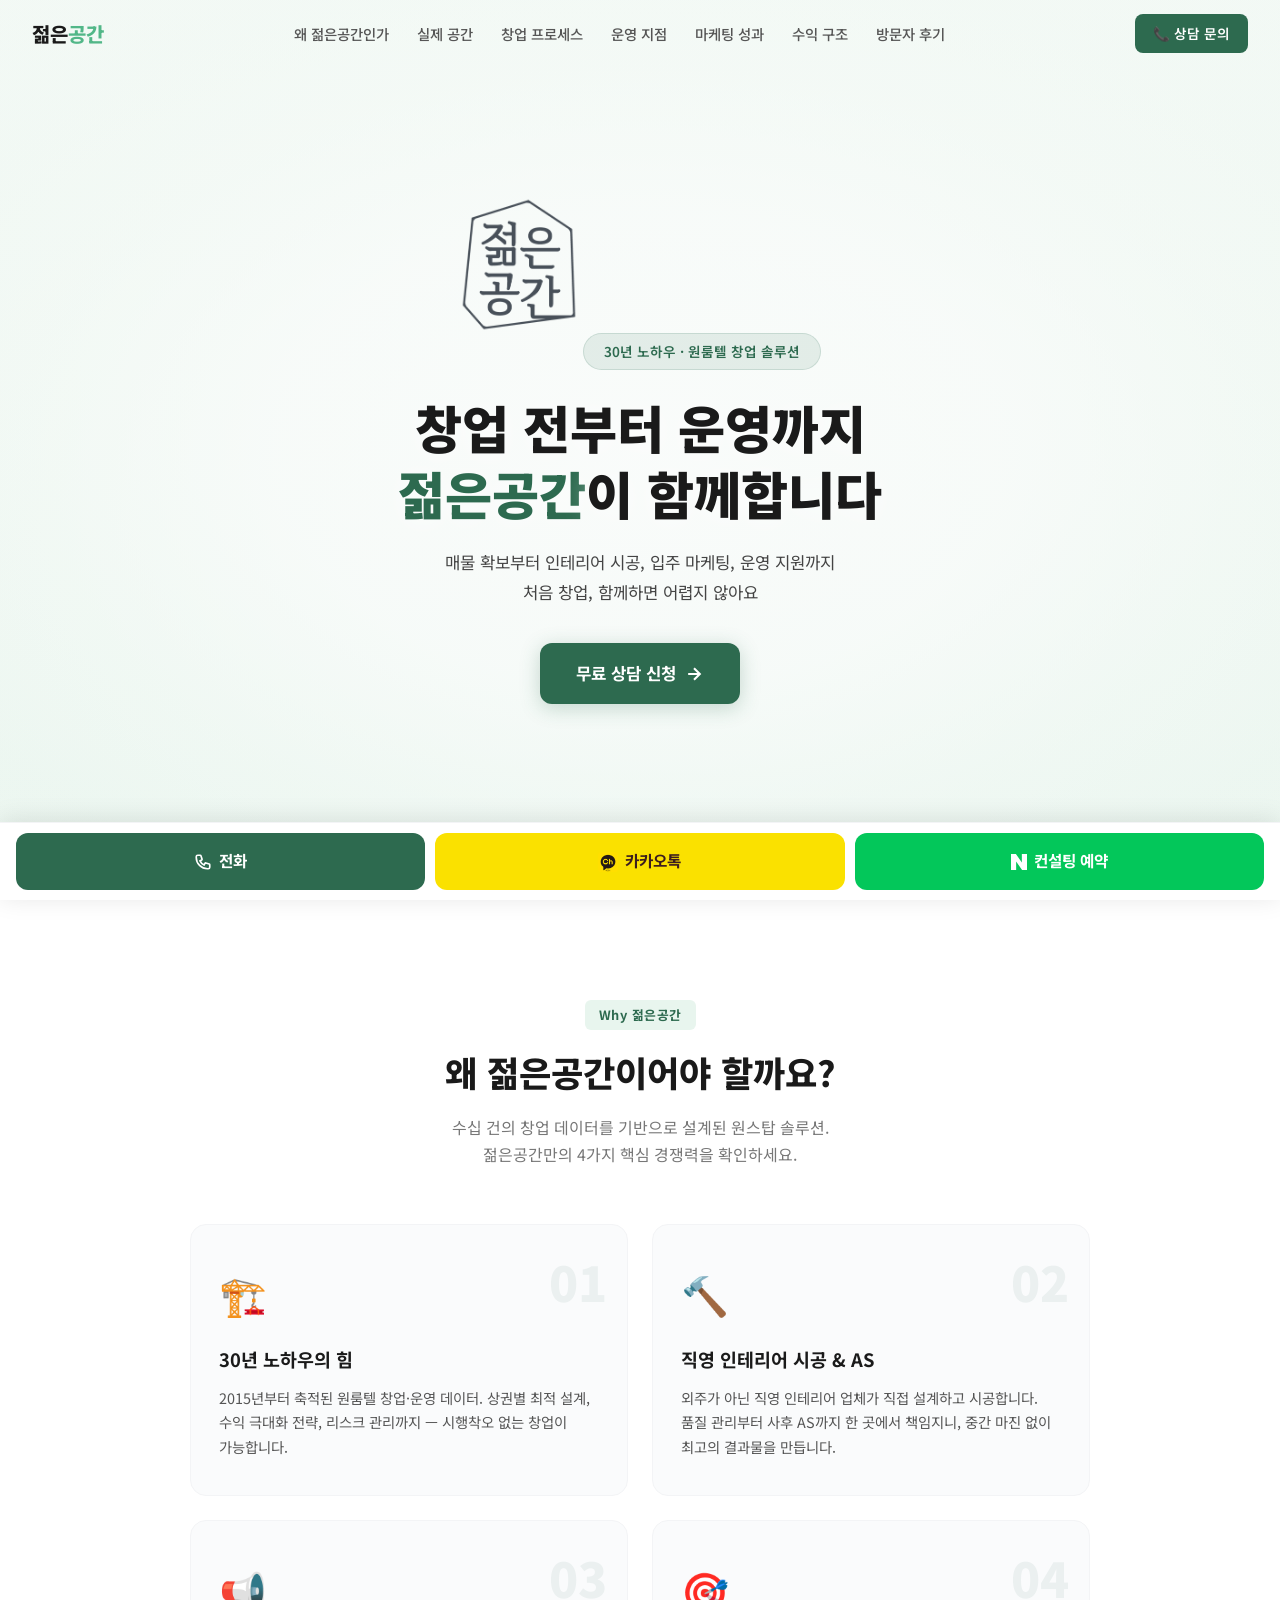
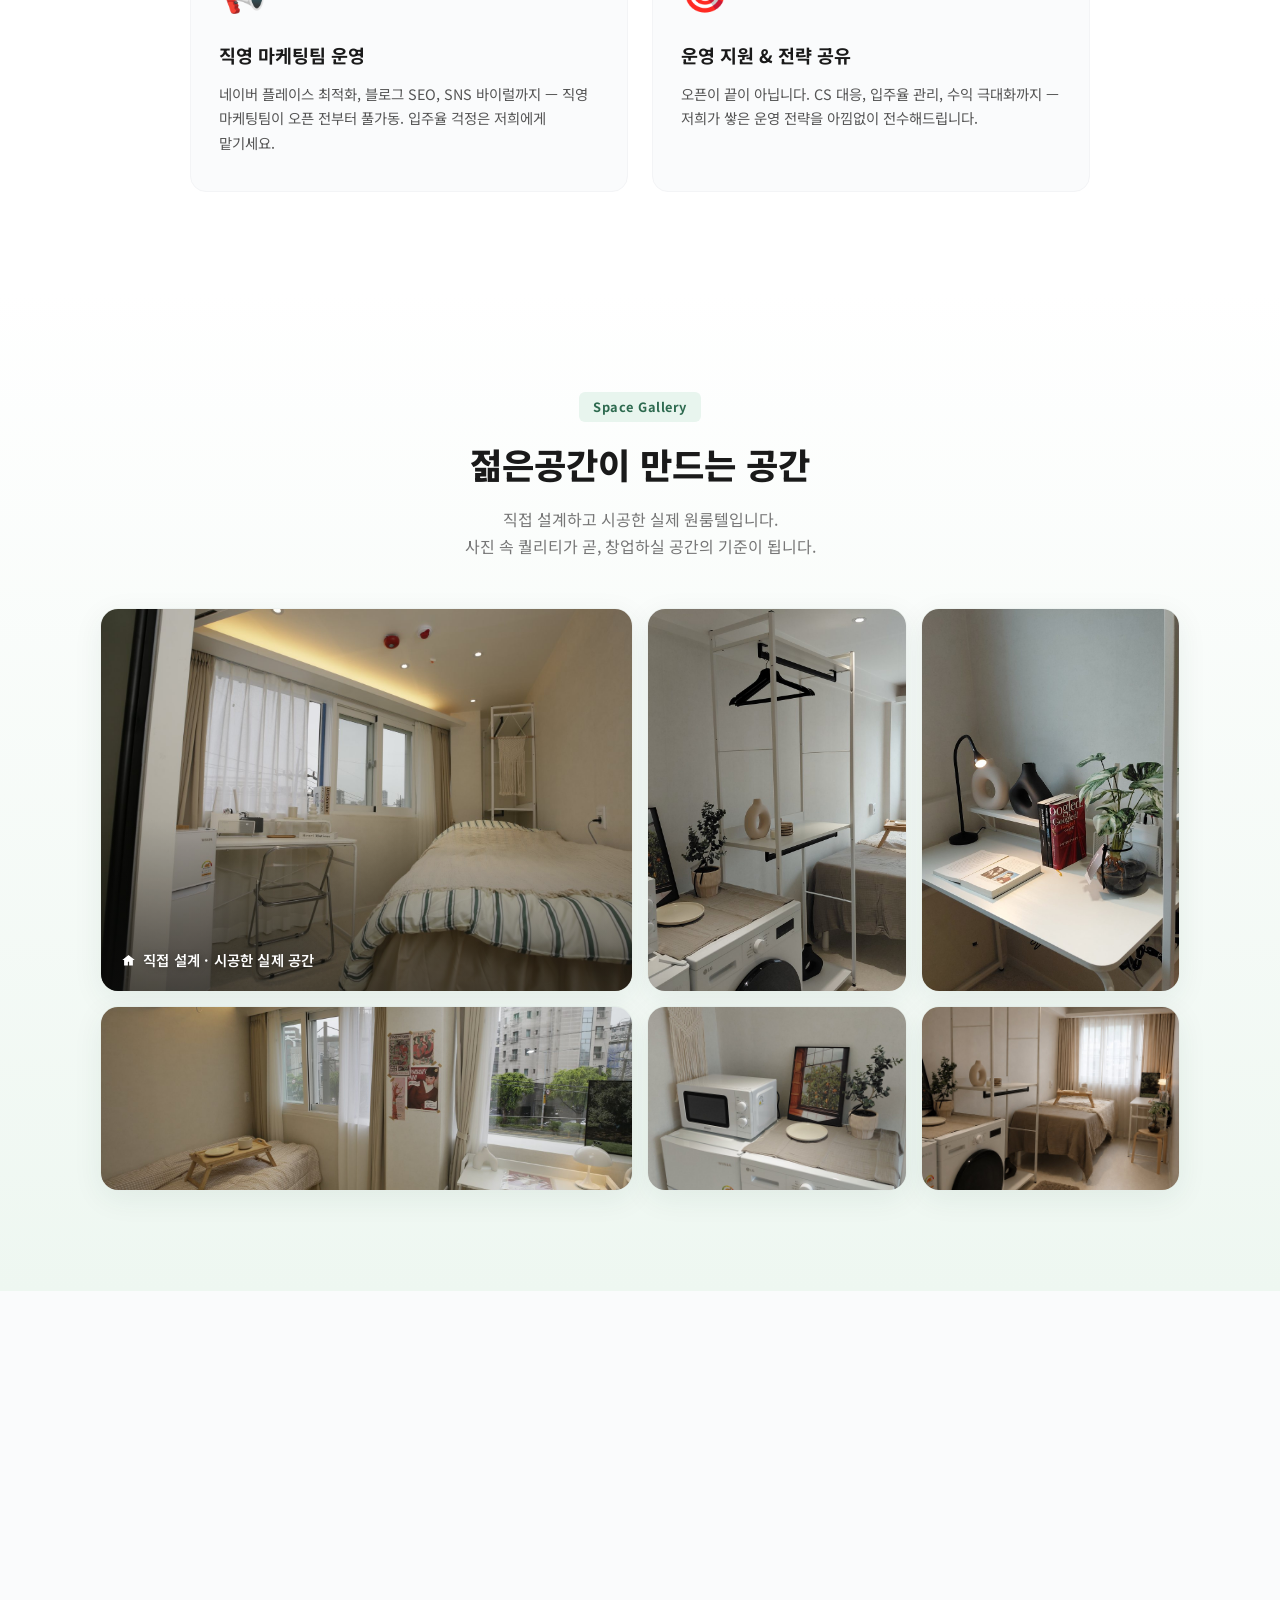
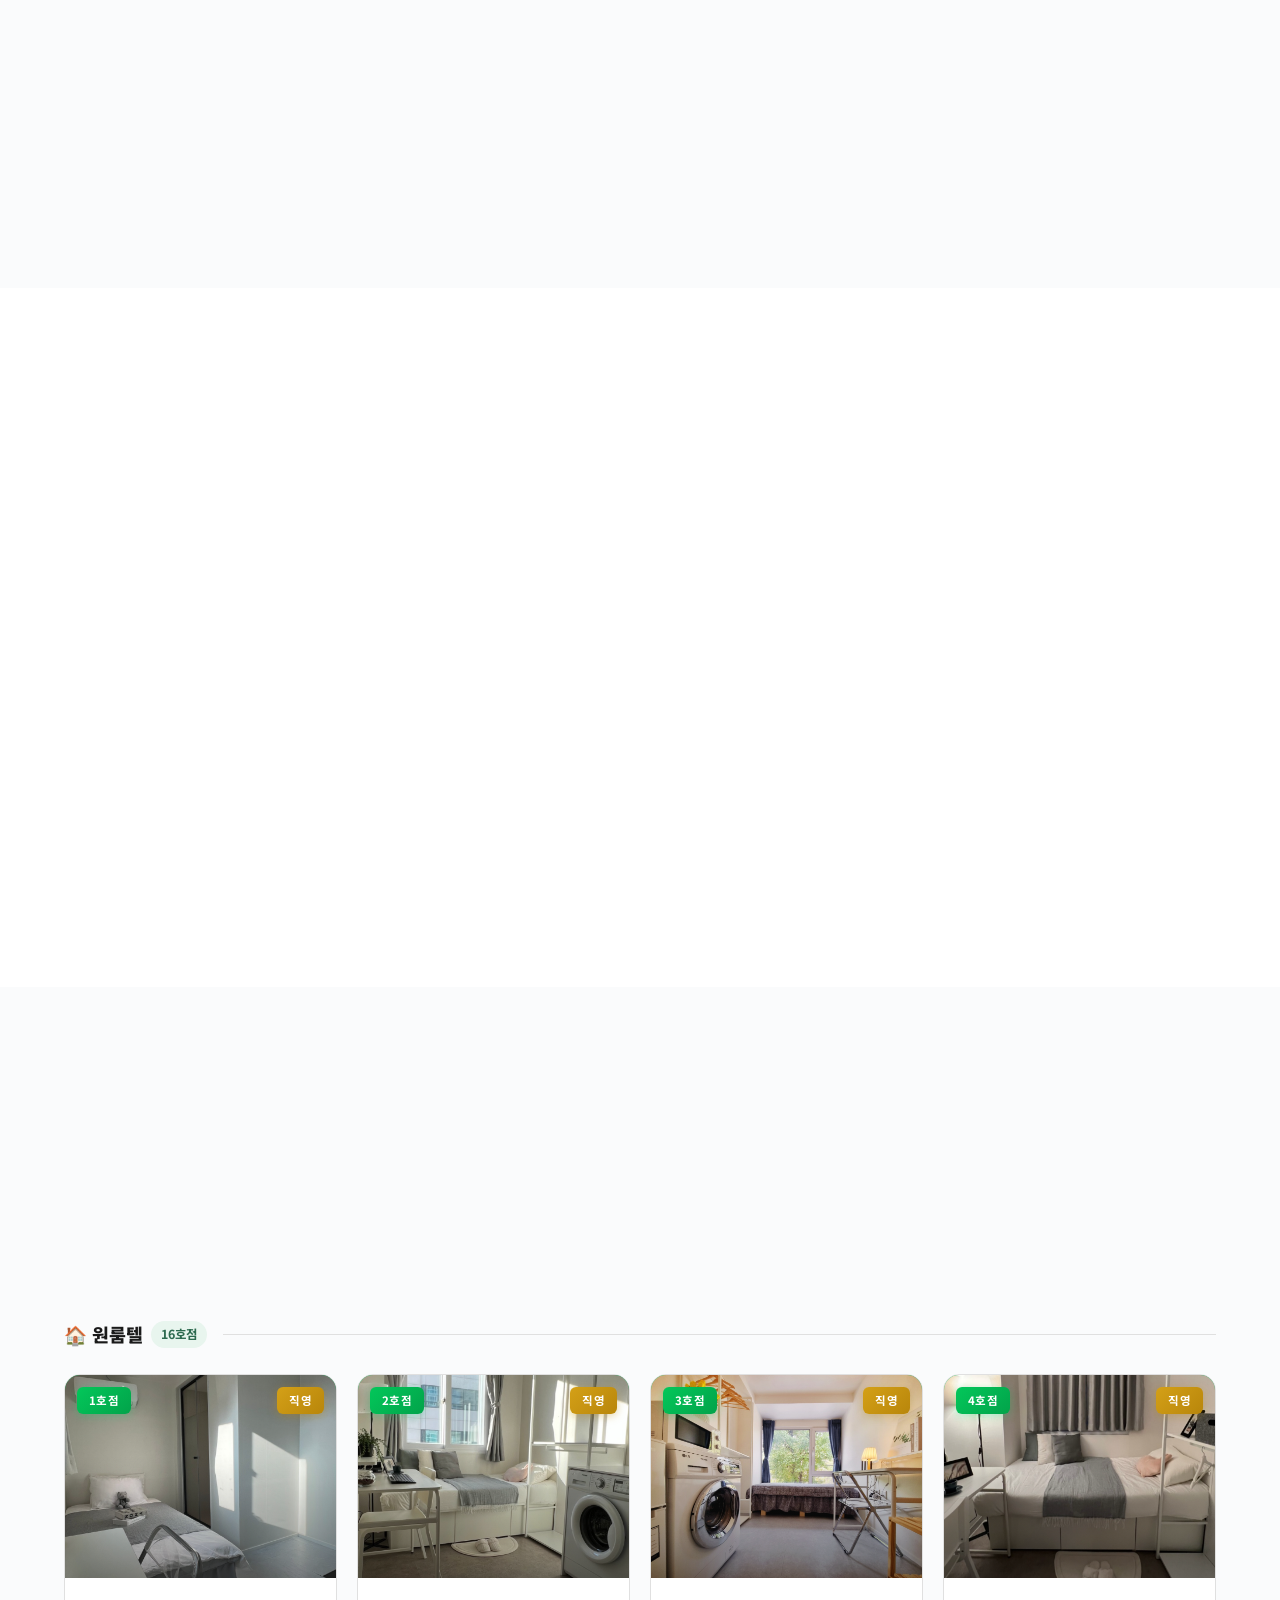
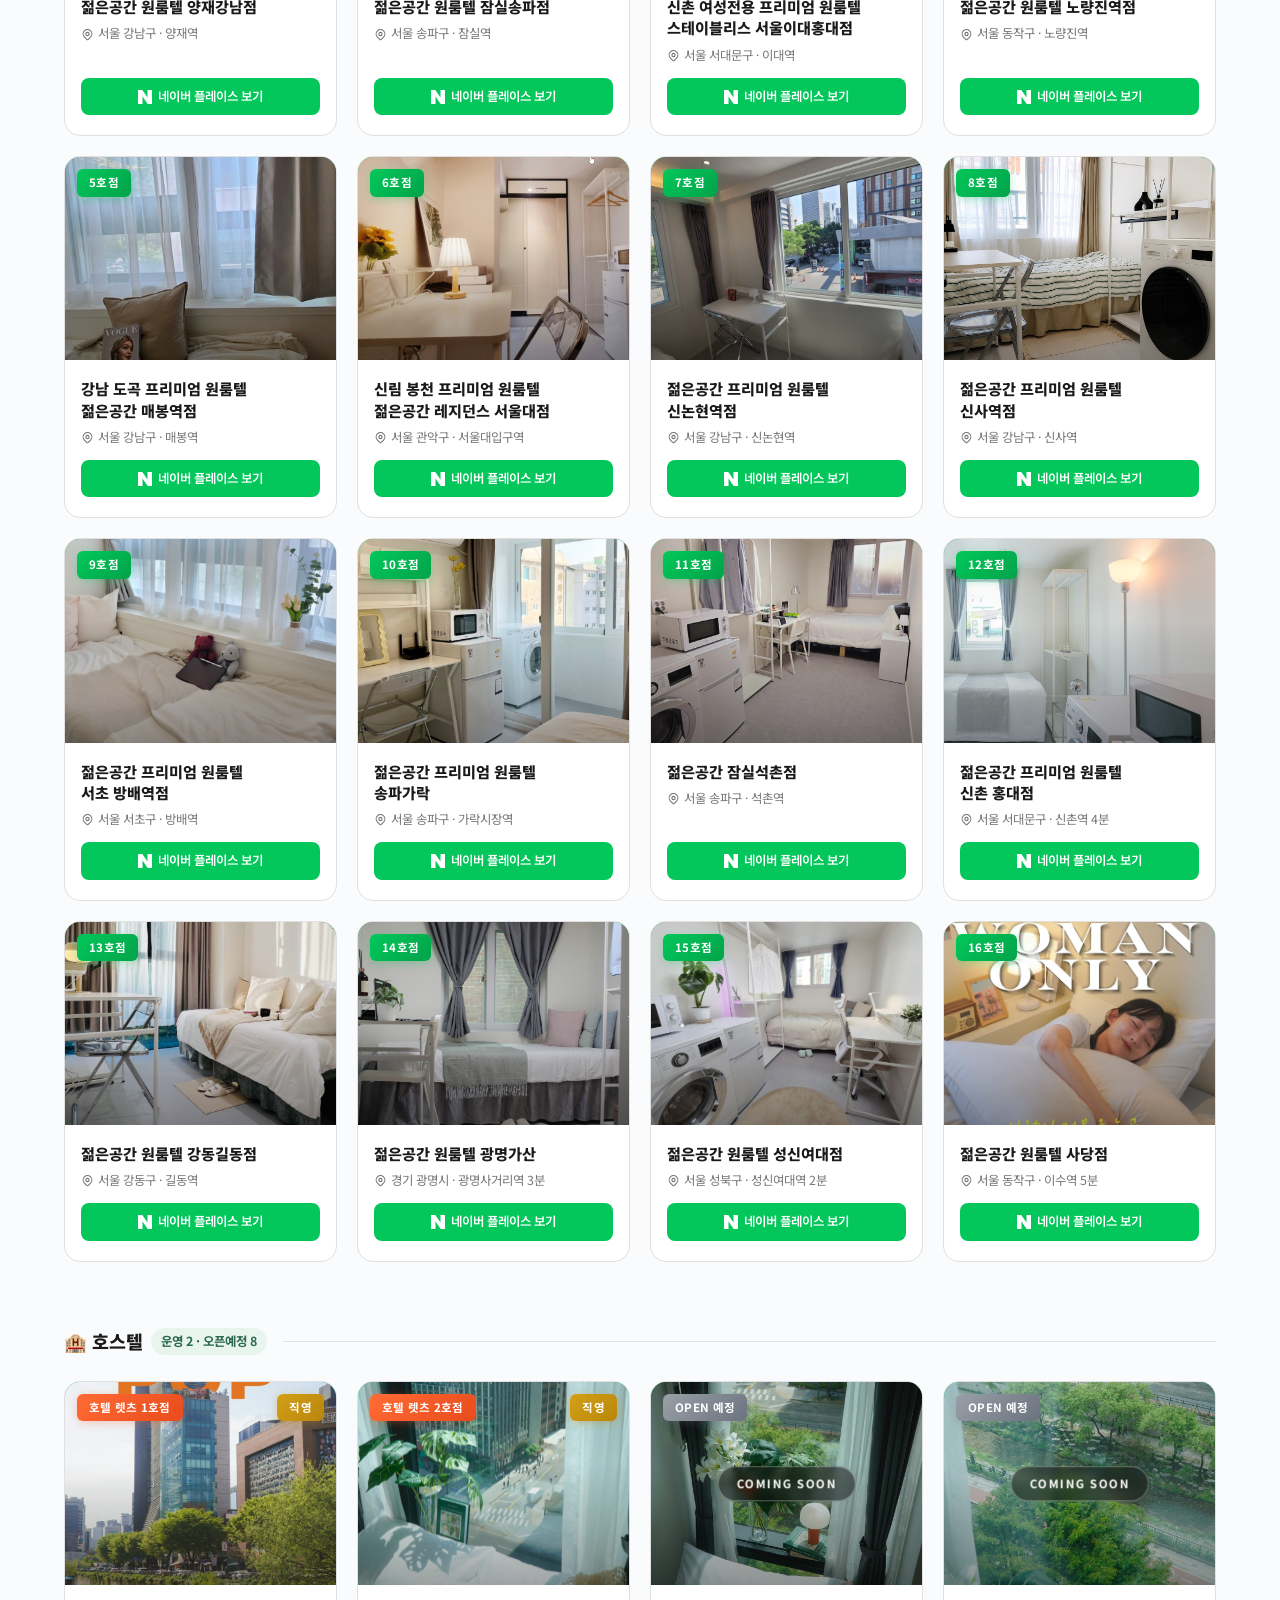
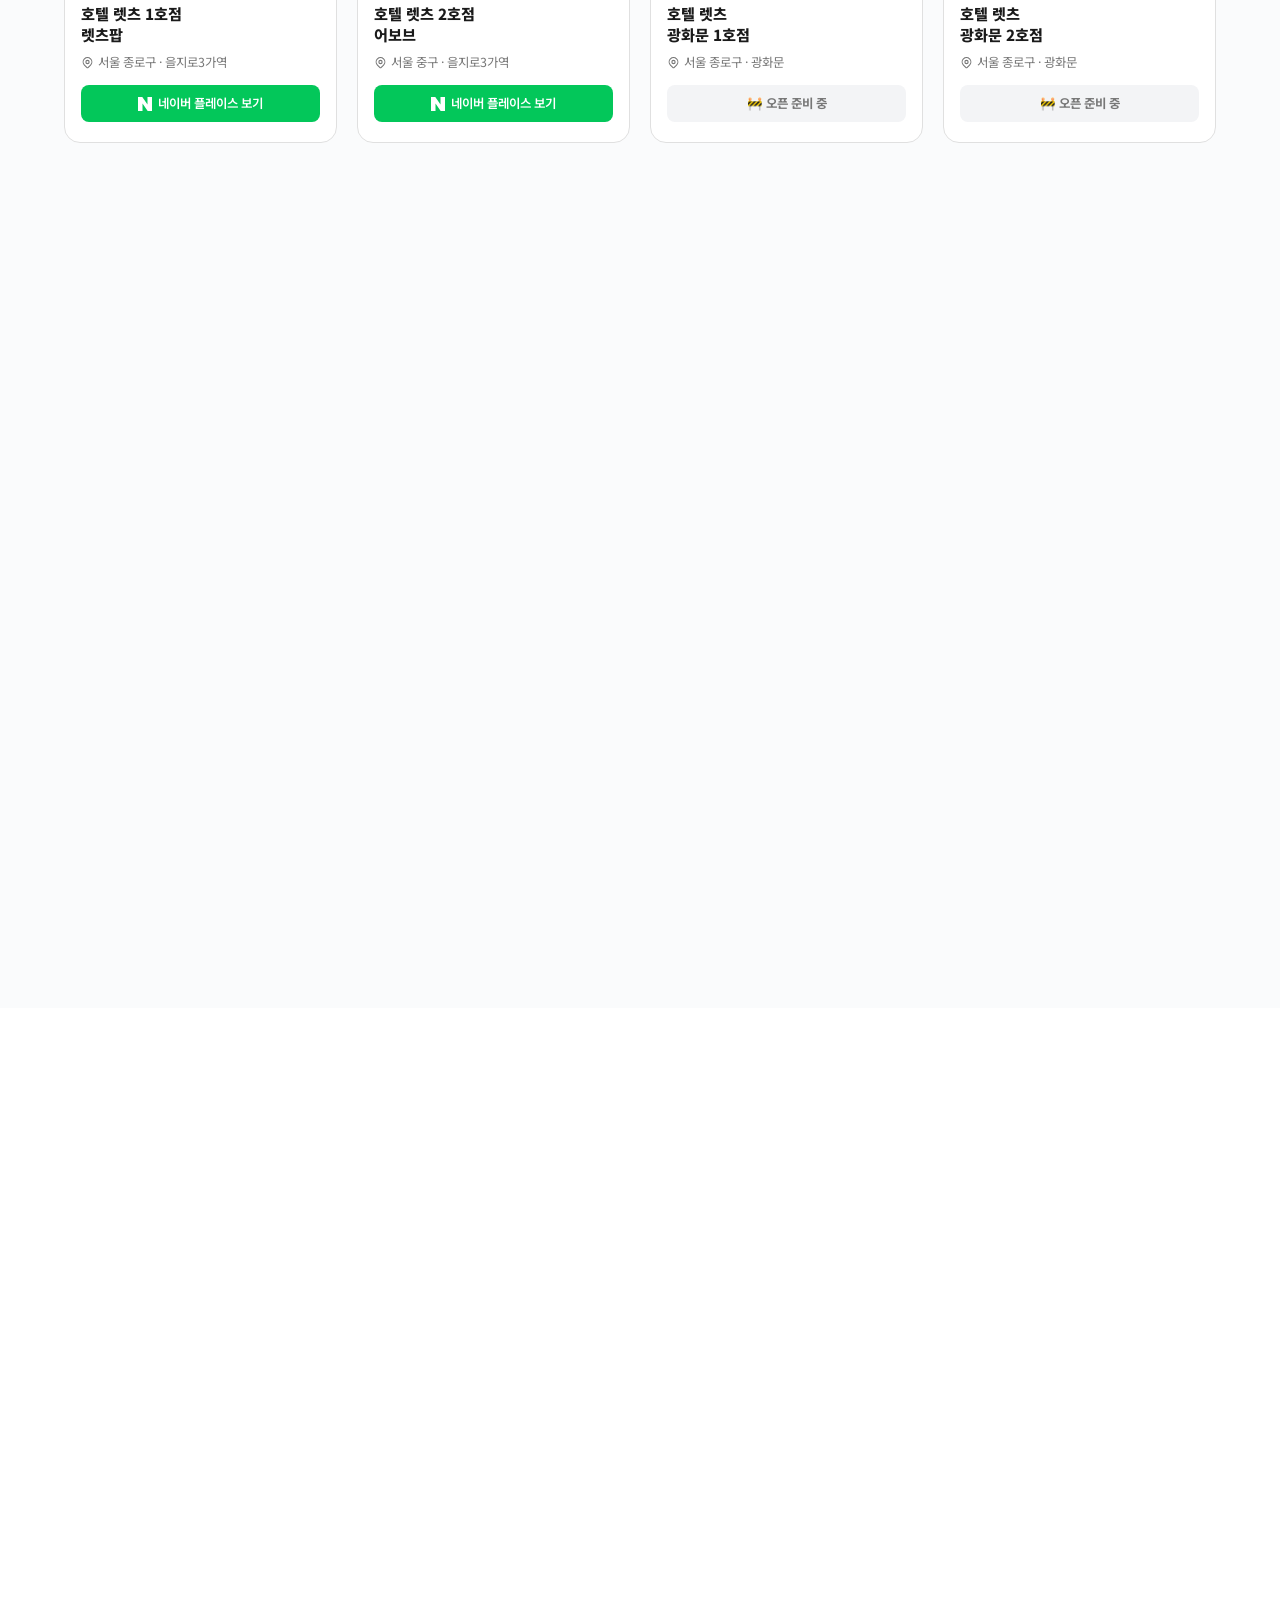
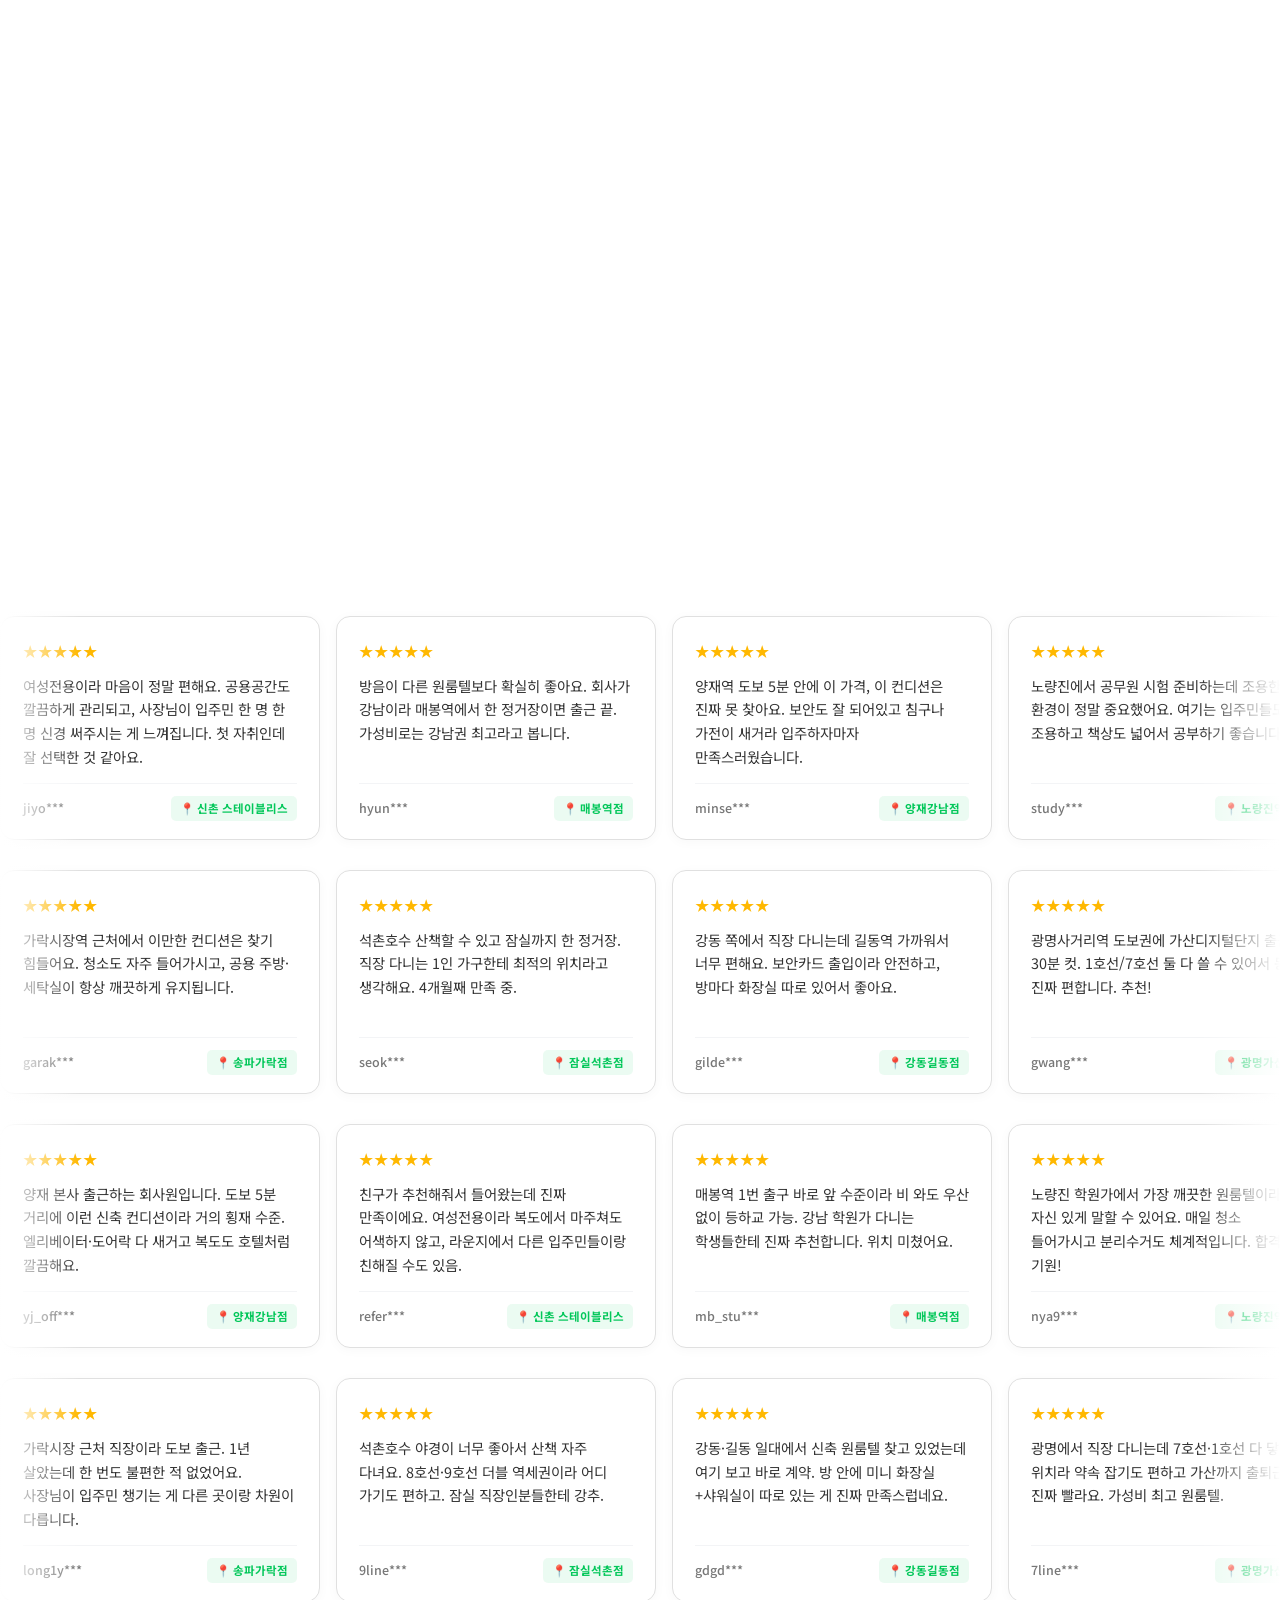
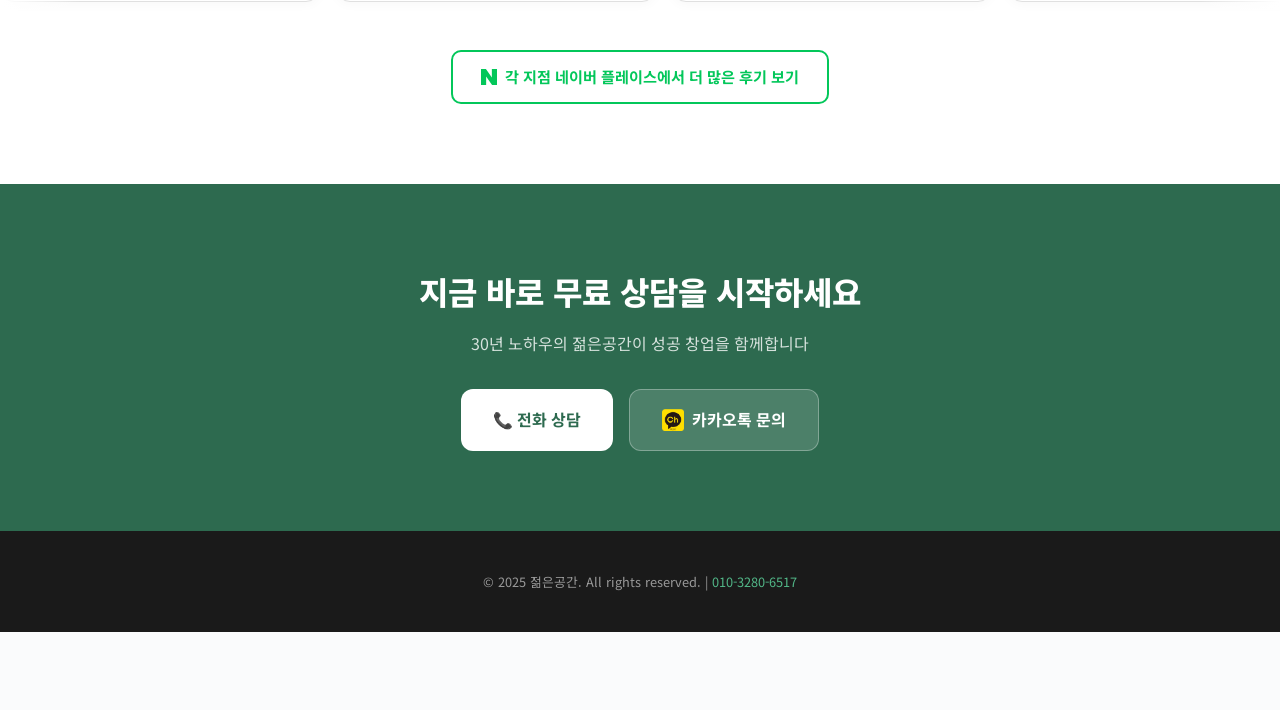
==== legacy/index.html @ a93a76fd "홈페이지 개편 v3: 상담 신청서·알림 연결, 첫 버전 섹션 반영 (이전 화면은 legacy/, 태그 교체전_2026-11-02) Co-Authored-By: Claude Opus" ====
<!DOCTYPE html>
<html lang="ko">
<head>
<meta charset="UTF-8">
<meta name="viewport" content="width=device-width, initial-scale=1.0">
<title>젊은공간 | 원룸텔 창업 원스탑 솔루션</title>
<link rel="preconnect" href="https://fonts.googleapis.com">
<link href="https://fonts.googleapis.com/css2?family=Noto+Sans+KR:wght@300;400;500;600;700;800;900&display=swap" rel="stylesheet">
<style>
:root {
  --primary: #1B4332;
  --primary-light: #2D6A4F;
  --primary-lighter: #40916C;
  --accent: #2D6A4F;
  --accent-light: #52B788;
  --accent-glow: #95D5B2;
  --accent-bg: #E8F5EE;
  --dark: #111;
  --gray-900: #1a1a1a;
  --gray-800: #333;
  --gray-700: #444;
  --gray-600: #555;
  --gray-500: #777;
  --gray-400: #999;
  --gray-300: #bbb;
  --gray-200: #e0e0e0;
  --gray-100: #F3F4F6;
  --white: #FFFFFF;
  --bg: #FAFBFC;
  --card-bg: #FFFFFF;
  --naver: #03C75A;
  --naver-dark: #02a34a;
}

* { margin: 0; padding: 0; box-sizing: border-box; }
html { scroll-behavior: smooth; }

body {
  font-family: 'Noto Sans KR', -apple-system, sans-serif;
  background: var(--bg);
  color: var(--gray-800);
  overflow-x: hidden;
  line-height: 1.7;
  word-break: keep-all;
  overflow-wrap: break-word;
}

/* ===== NAV ===== */
.nav {
  position: fixed; top: 0; left: 0; right: 0; z-index: 100;
  padding: 14px 32px;
  display: flex; justify-content: space-between; align-items: center;
  transition: all 0.35s;
  background: rgba(255,255,255,0);
}
.nav.scrolled {
  background: rgba(255,255,255,0.96);
  backdrop-filter: blur(16px);
  box-shadow: 0 1px 20px rgba(0,0,0,0.06);
  padding: 10px 32px;
}
.nav-logo { font-size: 1.25rem; font-weight: 800; color: var(--gray-900); text-decoration: none; }
.nav-logo .g { color: var(--accent-light); }
.nav-links { display: flex; gap: 28px; list-style: none; }
.nav-links a { text-decoration: none; color: var(--gray-600); font-size: 0.9rem; font-weight: 500; transition: color 0.2s; }
.nav-links a:hover { color: var(--accent); }
.nav-phone {
  display: inline-flex; align-items: center; gap: 6px;
  background: var(--accent); color: #fff; padding: 8px 18px;
  border-radius: 8px; text-decoration: none; font-size: 0.85rem; font-weight: 600;
  transition: background 0.2s;
}
.nav-phone:hover { background: var(--primary-light); }
.nav-right { display: flex; align-items: center; gap: 10px; }
.nav-toggle { display: none; width: 40px; height: 40px; flex-direction: column; justify-content: center; align-items: center; gap: 5px; background: none; border: none; cursor: pointer; padding: 0; }
.nav-toggle span { display: block; width: 22px; height: 2px; background: var(--gray-900); border-radius: 2px; transition: transform 0.3s, opacity 0.3s; }
.nav-toggle.open span:nth-child(1) { transform: translateY(7px) rotate(45deg); }
.nav-toggle.open span:nth-child(2) { opacity: 0; }
.nav-toggle.open span:nth-child(3) { transform: translateY(-7px) rotate(-45deg); }

/* ===== HERO ===== */
.hero {
  position: relative; min-height: 100vh; min-height: 100svh;
  display: flex; align-items: center; justify-content: center; text-align: center;
  background: #eef7f1;
  overflow: hidden;
}
.hero::before {
  content: ''; position: absolute; inset: 0; z-index: 0;
  background: url('images/space-hero.jpg') center/cover no-repeat;
  transform: scale(1.04);
}
.hero::after {
  content: ''; position: absolute; inset: 0; z-index: 1;
  background:
    radial-gradient(ellipse 62% 56% at 50% 50%, rgba(250,252,251,0.94) 0%, rgba(250,252,251,0.74) 46%, rgba(249,252,250,0.34) 76%, rgba(249,252,250,0.12) 100%),
    linear-gradient(180deg, rgba(245,250,247,0.5) 0%, rgba(240,248,243,0.30) 48%, rgba(232,245,238,0.74) 100%);
}
.hero-content { position: relative; z-index: 2; max-width: 700px; padding: 0 24px; }
.hero-logo { width: 120px; height: auto; margin-bottom: 24px; display: inline-block; }
@media (max-width: 768px) { .hero-logo { width: 90px; margin-bottom: 18px; } }
.hero-badge {
  display: inline-block; padding: 6px 20px; border-radius: 100px;
  background: rgba(45,106,79,0.1); color: var(--accent);
  font-size: 0.85rem; font-weight: 600; margin-bottom: 24px;
  border: 1px solid rgba(45,106,79,0.15);
}
.hero h1 { font-size: clamp(2rem, 5vw, 3.2rem); font-weight: 900; color: var(--gray-900); line-height: 1.3; margin-bottom: 20px; text-shadow: 0 2px 26px rgba(255,255,255,0.75); }
.hero h1 .hl { color: var(--accent); }
.hero p { font-size: 1.05rem; color: var(--gray-700); margin-bottom: 36px; line-height: 1.8; text-shadow: 0 1px 16px rgba(255,255,255,0.85); }
.hero-cta {
  display: inline-flex; align-items: center; gap: 8px;
  background: var(--accent); color: #fff; padding: 16px 36px;
  border-radius: 12px; text-decoration: none; font-size: 1.05rem; font-weight: 700;
  transition: all 0.3s; box-shadow: 0 4px 20px rgba(45,106,79,0.25);
}
.hero-cta:hover { background: var(--primary-light); transform: translateY(-2px); box-shadow: 0 8px 30px rgba(45,106,79,0.3); }
.hero-cta svg { width: 20px; height: 20px; }

/* ===== SECTION COMMON ===== */
.inner { max-width: 1200px; margin: 0 auto; padding: 0 24px; }
section { padding: 100px 0; }
.label {
  display: inline-block; padding: 4px 14px; border-radius: 6px;
  background: var(--accent-bg); color: var(--accent); font-size: 0.8rem; font-weight: 700;
  margin-bottom: 12px; letter-spacing: 0.5px;
}
.stitle { font-size: clamp(1.6rem, 3.5vw, 2.2rem); font-weight: 800; color: var(--gray-900); margin-bottom: 12px; }
.sdesc { font-size: 1rem; color: var(--gray-500); line-height: 1.7; }

/* ===== WHY ===== */
.why { background: var(--white); }
.why-head { text-align: center; margin-bottom: 56px; }
.why-grid { display: grid; grid-template-columns: repeat(2, 1fr); gap: 24px; max-width: 900px; margin: 0 auto; }
.why-card {
  background: var(--bg); border-radius: 16px; padding: 36px 28px;
  border: 1px solid var(--gray-100); transition: all 0.3s;
  position: relative; overflow: hidden;
}
.why-card:hover { transform: translateY(-4px); box-shadow: 0 12px 40px rgba(0,0,0,0.06); border-color: var(--accent-glow); }
.why-num { font-size: 3rem; font-weight: 900; color: rgba(45,106,79,0.07); position: absolute; top: 16px; right: 20px; }
.why-icon { font-size: 2.4rem; margin-bottom: 18px; }
.why-card h3 { font-size: 1.15rem; font-weight: 700; color: var(--gray-900); margin-bottom: 10px; }
.why-card p { font-size: 0.9rem; color: var(--gray-600); line-height: 1.7; }

/* ===== GALLERY ===== */
.gallery { background: linear-gradient(180deg, #ffffff 0%, #eef7f1 100%); }
.gallery-head { text-align: center; margin-bottom: 48px; }
.gallery-grid {
  display: grid;
  grid-template-columns: repeat(4, 1fr);
  grid-auto-rows: 185px;
  gap: 14px;
  max-width: 1080px;
  margin: 0 auto;
}
.g-item {
  position: relative; border-radius: 18px; overflow: hidden;
  border: 1px solid rgba(27,67,50,0.05);
  box-shadow: 0 8px 30px rgba(27,67,50,0.07);
}
.g-item img {
  width: 100%; height: 100%; object-fit: cover; display: block;
  transition: transform 0.6s cubic-bezier(0.22,0.61,0.36,1);
}
.g-item:hover img { transform: scale(1.06); }
.g-big  { grid-column: span 2; grid-row: span 2; }
.g-tall { grid-row: span 2; }
.g-wide { grid-column: span 2; }
.g-big::after {
  content: ''; position: absolute; inset: 0;
  background: linear-gradient(180deg, rgba(0,0,0,0) 55%, rgba(17,17,17,0.5) 100%);
  pointer-events: none;
}
.g-caption {
  position: absolute; left: 20px; bottom: 18px; z-index: 2;
  color: #fff; font-size: 0.9rem; font-weight: 600; letter-spacing: 0.2px;
  text-shadow: 0 1px 6px rgba(0,0,0,0.35);
  display: flex; align-items: center; gap: 7px;
}
.g-caption svg { width: 15px; height: 15px; }
@media (max-width: 768px) {
  .gallery-grid { grid-template-columns: repeat(2, 1fr); grid-auto-rows: 128px; gap: 10px; }
  .g-big  { grid-column: span 2; grid-row: span 2; }
  .g-wide { grid-column: span 2; grid-row: span 1; }
  .g-tall { grid-column: span 1; grid-row: span 1; }
  .g-item { border-radius: 14px; }
  .g-caption { font-size: 0.82rem; left: 14px; bottom: 12px; }
}

/* ===== PROCESS ===== */
.process { background: var(--bg); }
.process-head { text-align: center; margin-bottom: 56px; }
.steps { display: flex; gap: 12px; overflow-x: auto; padding-bottom: 12px; }
.step {
  flex: 1; min-width: 180px; background: var(--white); border-radius: 16px;
  padding: 28px 20px; text-align: center;
  border: 1px solid var(--gray-100); transition: all 0.3s; position: relative;
}
.step:hover { border-color: var(--accent-glow); transform: translateY(-3px); box-shadow: 0 8px 24px rgba(0,0,0,0.05); }
.step-num {
  width: 40px; height: 40px; border-radius: 50%;
  background: var(--accent-bg); color: var(--accent);
  display: flex; align-items: center; justify-content: center;
  font-weight: 800; font-size: 0.95rem; margin: 0 auto 14px;
}
.step h3 { font-size: 1rem; font-weight: 700; color: var(--gray-900); margin-bottom: 6px; }
.step p { font-size: 0.8rem; color: var(--gray-500); }

/* ===== REVENUE ===== */
.revenue { background: var(--white); }
.revenue-head { text-align: center; margin-bottom: 56px; }
.stats-grid { display: grid; grid-template-columns: repeat(4, 1fr); gap: 20px; margin-bottom: 48px; }
.stat-card {
  background: var(--bg); border-radius: 16px; padding: 32px 20px; text-align: center;
  border: 1px solid var(--gray-100); transition: all 0.3s;
}
.stat-card:hover { border-color: var(--accent-glow); }
.stat-card.accent-card { background: linear-gradient(135deg, var(--accent), var(--primary-light)); border: none; }
.stat-card.accent-card .stat-label, .stat-card.accent-card .stat-val, .stat-card.accent-card .stat-sub { color: #fff; }
.stat-label { font-size: 0.8rem; color: var(--gray-500); font-weight: 500; margin-bottom: 8px; }
.stat-val { font-size: 2rem; font-weight: 900; color: var(--gray-900); }
.stat-sub { font-size: 0.75rem; color: var(--gray-400); margin-top: 4px; }

/* ===== FLOW ===== */
.flow { display: flex; align-items: center; justify-content: center; gap: 16px; flex-wrap: wrap; }
.flow-item {
  background: var(--bg); border: 1px solid var(--gray-200); border-radius: 12px;
  padding: 16px 24px; text-align: center; min-width: 120px;
}
.flow-item h4 { font-size: 0.9rem; font-weight: 700; color: var(--gray-900); }
.flow-item p { font-size: 0.75rem; color: var(--gray-500); }
.flow-arrow { color: var(--accent-light); font-size: 1.4rem; font-weight: 700; }

/* ===== BRANCHES ===== */
.branches { background: var(--bg); }
.branches-head { text-align: center; margin-bottom: 40px; }
.branches-grid {
  display: grid; grid-template-columns: repeat(4, 1fr); gap: 20px;
}

/* 카테고리 구분 헤더 */
.branch-cat {
  display: flex; align-items: center; gap: 16px;
  margin: 8px 0 24px;
}
.branch-cat:not(:first-of-type) { margin-top: 64px; }
.branch-cat-title {
  font-size: 1.15rem; font-weight: 800; color: var(--gray-900);
  display: inline-flex; align-items: center; gap: 8px;
  white-space: nowrap;
}
.branch-cat-count {
  display: inline-flex; align-items: center;
  padding: 3px 10px; border-radius: 100px;
  background: var(--accent-bg); color: var(--accent);
  font-size: 0.78rem; font-weight: 700;
}
.branch-cat-line { flex: 1; height: 1px; background: var(--gray-200); }

/* 호스텔 배지 색상 차별화 */
.branch-badge.hostel {
  background: linear-gradient(135deg, #FF6B35 0%, #E94B1C 100%);
  box-shadow: 0 2px 8px rgba(255,107,53,0.3);
}

/* 직영 배지 (우측 상단) */
.branch-badge.direct {
  left: auto; right: 12px;
  background: linear-gradient(135deg, #D4A017 0%, #B8860B 100%);
  box-shadow: 0 2px 8px rgba(184,134,11,0.35);
}

/* 오픈 예정 카드 */
.branch-cat-count.soon { background: #FFF4E5; color: #C2681C; }
.branch-badge.soon {
  background: linear-gradient(135deg, #9AA0A6 0%, #6B7280 100%);
  box-shadow: 0 2px 8px rgba(107,114,128,0.3);
}
.branch-card.soon { cursor: default; }
.branch-card.soon:hover {
  transform: none;
  box-shadow: 0 6px 20px rgba(0,0,0,0.05);
  border-color: var(--gray-200);
}
.branch-card.soon .branch-img.photo img { filter: brightness(0.88) saturate(0.95); }
.branch-card.soon:hover .branch-img.photo img { transform: none; }
.branch-soon-tag {
  position: absolute; z-index: 2; top: 50%; left: 50%; transform: translate(-50%, -50%);
  padding: 7px 18px; border-radius: 100px;
  background: rgba(17,17,17,0.5); backdrop-filter: blur(4px);
  color: #fff; font-size: 0.72rem; font-weight: 700; letter-spacing: 1.5px;
  border: 1px solid rgba(255,255,255,0.3); white-space: nowrap;
}
.branch-naver.soon { background: var(--gray-100); color: var(--gray-500); font-weight: 700; }
.branch-card.soon:hover .branch-naver.soon { background: var(--gray-100); }

.branch-card {
  position: relative; border-radius: 16px; overflow: hidden;
  background: var(--white);
  border: 1px solid var(--gray-200);
  transition: all 0.35s cubic-bezier(0.22,0.61,0.36,1);
  text-decoration: none;
  display: flex; flex-direction: column;
  cursor: pointer;
  height: 100%;
}
.branch-card:hover {
  transform: translateY(-6px);
  box-shadow: 0 16px 48px rgba(3,199,90,0.15);
  border-color: var(--naver);
}

/* 네이버 로고 영역 */
.branch-img {
  width: 100%; aspect-ratio: 4/3;
  background: linear-gradient(135deg, #03C75A 0%, #02a34a 60%, #1B4332 100%);
  display: flex; align-items: center; justify-content: center;
  position: relative; overflow: hidden;
}
.branch-img::before {
  content: ''; position: absolute; inset: 0;
  background: radial-gradient(circle at 30% 40%, rgba(255,255,255,0.15) 0%, transparent 60%);
}
.branch-img img {
  width: 64px; height: 64px; border-radius: 12px;
  box-shadow: 0 4px 16px rgba(0,0,0,0.2);
  position: relative; z-index: 1;
  transition: transform 0.3s;
}
.branch-img.photo img {
  position: absolute; inset: 0;
  width: 100%; height: 100%;
  border-radius: 0; box-shadow: none;
  object-fit: cover;
}
.branch-img.photo::after {
  content: ''; position: absolute; inset: 0;
  background: linear-gradient(180deg, rgba(0,0,0,0) 40%, rgba(0,0,0,0.35) 100%);
  z-index: 1;
}
.branch-img.photo .branch-badge { z-index: 2; }
.branch-card:hover .branch-img img { transform: scale(1.08); }

/* 호점 배지 */
.branch-badge {
  position: absolute; top: 12px; left: 12px; z-index: 2;
  padding: 4px 12px; border-radius: 6px;
  font-size: 0.72rem; font-weight: 700; letter-spacing: 0.3px;
  color: #fff;
  background: linear-gradient(135deg, var(--naver) 0%, var(--naver-dark) 100%);
  box-shadow: 0 2px 8px rgba(3,199,90,0.3);
}

/* 텍스트 영역 */
.branch-info {
  padding: 18px 16px 20px;
  display: flex; flex-direction: column;
  flex: 1;
}
.branch-name {
  font-size: 0.95rem; font-weight: 800; color: var(--gray-900);
  margin-bottom: 6px; line-height: 1.4;
}
.branch-addr {
  font-size: 0.78rem; color: var(--gray-500); font-weight: 400;
  display: flex; align-items: center; gap: 4px;
  margin-bottom: 12px;
}
.branch-addr svg { width: 13px; height: 13px; flex-shrink: 0; }

/* 네이버 플레이스 버튼 */
.branch-naver {
  display: flex; align-items: center; justify-content: center; gap: 6px;
  margin-top: auto; padding: 8px 0;
  background: var(--naver); color: #fff; border-radius: 8px;
  font-size: 0.78rem; font-weight: 600;
  transition: background 0.2s;
}
.branch-card:hover .branch-naver { background: var(--naver-dark); }
.branch-naver svg { width: 14px; height: 14px; }

/* ===== REVIEWS ===== */
.reviews { background: var(--white); padding: 100px 0 80px; overflow: hidden; }
.reviews-head { text-align: center; margin-bottom: 48px; padding: 0 24px; }
.reviews-head .nb { display: inline-block; }
br.mo { display: none; }
@media (max-width: 768px) {
  br.mo { display: inline; }
}
.reviews-head .naver-pin {
  display: inline-flex; align-items: center; gap: 6px;
  padding: 4px 12px; border-radius: 6px;
  background: var(--naver); color: #fff;
  font-size: 0.78rem; font-weight: 700;
  margin-bottom: 12px;
}
.reviews-head .naver-pin svg { width: 12px; height: 12px; }
.reviews-meta {
  display: inline-flex; align-items: center; gap: 18px;
  margin-top: 14px; padding: 10px 22px;
  background: var(--bg); border-radius: 100px;
  border: 1px solid var(--gray-100);
}
.reviews-meta-item { display: flex; align-items: center; gap: 6px; font-size: 0.85rem; color: var(--gray-700); font-weight: 600; }
.reviews-meta-item strong { color: var(--accent); font-weight: 800; }
.reviews-meta-divider { width: 1px; height: 14px; background: var(--gray-200); }

.marquee-wrap { position: relative; }
.marquee-wrap::before, .marquee-wrap::after {
  content: ''; position: absolute; top: 0; bottom: 0; width: 80px; z-index: 3; pointer-events: none;
}
.marquee-wrap::before { left: 0; background: linear-gradient(90deg, var(--white), transparent); }
.marquee-wrap::after { right: 0; background: linear-gradient(-90deg, var(--white), transparent); }

.marquee {
  display: flex; gap: 16px; width: max-content;
  padding: 8px 0;
}
.marquee.r1 { animation: scrollX 110s linear infinite; }
.marquee.r2 { animation: scrollX 130s linear infinite reverse; margin-top: 14px; }
.marquee.r3 { animation: scrollX 120s linear infinite; margin-top: 14px; }
.marquee.r4 { animation: scrollX 140s linear infinite reverse; margin-top: 14px; }
.marquee-wrap:hover .marquee { animation-play-state: paused; }

@keyframes scrollX {
  from { transform: translateX(0); }
  to { transform: translateX(-50%); }
}

.review-card {
  flex: 0 0 320px; background: var(--white); border-radius: 14px;
  padding: 22px 22px 18px; border: 1px solid var(--gray-200);
  text-decoration: none; color: inherit; display: flex; flex-direction: column;
  transition: all 0.25s; box-shadow: 0 2px 12px rgba(0,0,0,0.03);
}
.review-card:hover {
  transform: translateY(-3px); border-color: var(--naver);
  box-shadow: 0 8px 28px rgba(3,199,90,0.12);
}
.review-stars { color: #FFB800; font-size: 0.9rem; letter-spacing: 1px; margin-bottom: 10px; }
.review-text {
  font-size: 0.9rem; color: var(--gray-800); line-height: 1.65;
  margin-bottom: 14px; flex: 1;
  display: -webkit-box; -webkit-line-clamp: 4; -webkit-box-orient: vertical;
  overflow: hidden;
}
.review-meta {
  display: flex; justify-content: space-between; align-items: center;
  padding-top: 12px; border-top: 1px solid var(--gray-100);
}
.review-author { font-size: 0.78rem; color: var(--gray-500); font-weight: 500; }
.review-branch {
  display: inline-flex; align-items: center; gap: 4px;
  font-size: 0.72rem; font-weight: 700; color: var(--naver);
  background: rgba(3,199,90,0.08); padding: 3px 9px; border-radius: 5px;
}

.reviews-cta {
  text-align: center; margin-top: 40px; padding: 0 24px;
}
.reviews-cta a {
  display: inline-flex; align-items: center; gap: 8px;
  padding: 14px 28px; border-radius: 10px;
  background: var(--white); color: var(--naver);
  border: 2px solid var(--naver);
  text-decoration: none; font-size: 0.95rem; font-weight: 700;
  transition: all 0.25s;
  text-align: center; line-height: 1.4;
}
.reviews-cta a > span { display: inline-block; }
.reviews-cta a:hover { background: var(--naver); color: #fff; transform: translateY(-2px); }
.reviews-cta a svg { width: 16px; height: 16px; }

@media (max-width: 768px) {
  .reviews { padding: 70px 0 50px; }
  .reviews-head { margin-bottom: 32px; }
  .reviews-head .sdesc { font-size: 0.92rem; line-height: 1.65; }
  .review-card { flex: 0 0 270px; padding: 20px 18px 16px; }
  .review-text { font-size: 0.85rem; }
  .reviews-meta {
    flex-direction: column; gap: 6px; padding: 12px 20px;
    border-radius: 14px;
  }
  .reviews-meta-item { font-size: 0.82rem; }
  .reviews-meta-divider { display: none; }
  .marquee-wrap::before, .marquee-wrap::after { width: 40px; }
  .marquee.r3, .marquee.r4 { display: none; }
  .reviews-cta a { font-size: 0.9rem; padding: 12px 22px; }
}

/* ===== CTA ===== */
.cta-section {
  background: linear-gradient(135deg, var(--accent), var(--primary-light));
  text-align: center; padding: 80px 24px;
}
.cta-section h2 { font-size: clamp(1.5rem, 3.5vw, 2rem); font-weight: 800; color: #fff; margin-bottom: 12px; }
.cta-section p { font-size: 1rem; color: rgba(255,255,255,0.8); margin-bottom: 32px; }
.cta-btns { display: flex; gap: 16px; justify-content: center; flex-wrap: wrap; }
.cta-btn {
  display: inline-flex; align-items: center; gap: 8px;
  padding: 16px 32px; border-radius: 12px;
  text-decoration: none; font-size: 1rem; font-weight: 700;
  transition: all 0.3s;
}
.cta-btn.pri { background: #fff; color: var(--accent); }
.cta-btn.pri:hover { transform: translateY(-2px); box-shadow: 0 8px 24px rgba(0,0,0,0.15); }
.cta-btn.sec { background: rgba(255,255,255,0.15); color: #fff; border: 1px solid rgba(255,255,255,0.3); }
.cta-btn.sec:hover { background: rgba(255,255,255,0.25); }

/* ===== FOOTER ===== */
.footer { background: var(--gray-900); color: var(--gray-400); text-align: center; padding: 40px 24px; font-size: 0.8rem; }
.footer a { color: var(--accent-light); text-decoration: none; }

/* ===== RESPONSIVE ===== */
@media (max-width: 1024px) {
  .nav-toggle { display: flex; }
  .nav-links {
    position: absolute; top: 100%; left: 0; right: 0;
    flex-direction: column; gap: 0;
    background: rgba(255,255,255,0.98); backdrop-filter: blur(16px);
    box-shadow: 0 14px 30px rgba(0,0,0,0.10);
    border-top: 1px solid rgba(0,0,0,0.05);
    padding: 6px 16px 14px;
    transform: translateY(-12px); opacity: 0; pointer-events: none;
    transition: transform 0.28s ease, opacity 0.28s ease;
  }
  .nav-links.open { transform: translateY(0); opacity: 1; pointer-events: auto; }
  .nav-links li { border-top: 1px solid rgba(0,0,0,0.06); }
  .nav-links li:first-child { border-top: none; }
  .nav-links a { display: block; padding: 14px 4px; font-size: 1rem; color: var(--gray-900); }
  .why-grid { grid-template-columns: 1fr 1fr; }
  .stats-grid { grid-template-columns: repeat(2, 1fr); }
  .branches-grid { grid-template-columns: repeat(3, 1fr); }
  section { padding: 80px 0; }
}
@media (max-width: 768px) {
  .nav { padding: 10px 16px; }
  .nav.scrolled { padding: 8px 16px; }
  .nav-phone { padding: 7px 14px; font-size: 0.8rem; }
  .hero { min-height: auto; padding: 120px 0 80px; }
  .hero-content { padding: 0 20px; }
  .hero p { font-size: 0.95rem; line-height: 1.7; }
  .hero p br, .sdesc br, .why-card p br, .step p br { display: none; }
  .hero-cta { padding: 14px 28px; font-size: 1rem; }
  section { padding: 60px 0; }
  .inner { padding: 0 20px; }
  .why-head, .process-head, .revenue-head, .branches-head { margin-bottom: 36px; }
  .why-grid { grid-template-columns: 1fr; gap: 16px; }
  .why-card { padding: 28px 22px; }
  .stats-grid { grid-template-columns: repeat(2, 1fr); gap: 12px; margin-bottom: 36px; }
  .stat-card { padding: 24px 14px; }
  .stat-val { font-size: 1.6rem; }
  .branches-grid { grid-template-columns: 1fr 1fr; gap: 12px; }
  .steps { flex-wrap: wrap; gap: 10px; }
  .step { flex: 0 0 calc(50% - 5px); min-width: 0; padding: 22px 14px; }
  .flow { flex-direction: column; gap: 6px; }
  .flow-item { width: 100%; max-width: 280px; padding: 14px 20px; display: flex; align-items: center; justify-content: space-between; gap: 16px; }
  .flow-item h4 { font-size: 0.95rem; margin: 0; }
  .flow-item p { font-size: 0.85rem; color: var(--accent); font-weight: 700; margin: 0; }
  .flow-arrow { transform: rotate(90deg); font-size: 1.1rem; margin: -2px 0; }
  .cta-section { padding: 60px 20px; }
  .cta-btn { padding: 14px 24px; font-size: 0.95rem; width: 100%; justify-content: center; max-width: 320px; }
  .cta-btns { flex-direction: column; align-items: center; gap: 12px; }
}
@media (max-width: 480px) {
  .nav-logo { font-size: 1.1rem; }
  .nav-phone { padding: 6px 12px; font-size: 0.75rem; }
  .hero-badge { font-size: 0.75rem; padding: 5px 16px; margin-bottom: 18px; }
  .hero p { font-size: 0.9rem; margin-bottom: 28px; }
  .branches-grid { grid-template-columns: 1fr; }
  .stats-grid { grid-template-columns: 1fr 1fr; }
  .stat-val { font-size: 1.4rem; }
  .stat-label { font-size: 0.72rem; }
  .stat-sub { font-size: 0.68rem; }
  .step { flex: 0 0 100%; }
  .branch-info { padding: 14px 12px 16px; }
  .branch-name { font-size: 0.9rem; }
  .branch-addr { font-size: 0.72rem; }
  .footer { padding: 32px 16px; font-size: 0.75rem; }
}

/* ===== ANIMATIONS ===== */
.rv { opacity: 0; transform: translateY(32px); transition: all 0.7s cubic-bezier(0.22,0.61,0.36,1); }
.rv.vis { opacity: 1; transform: translateY(0); }

/* ===== FLOATING BOTTOM CTA ===== */
body { padding-bottom: 78px; }
.float-cta {
  position: fixed; left: 0; right: 0; bottom: 0; z-index: 200;
  display: flex; gap: 10px;
  padding: 10px 16px calc(10px + env(safe-area-inset-bottom));
  background: rgba(255,255,255,0.97);
  backdrop-filter: blur(12px);
  box-shadow: 0 -2px 24px rgba(0,0,0,0.1);
  border-top: 1px solid var(--gray-100);
}
/* ===== PERFORMANCE (마케팅 성과) ===== */
.performance { background: var(--white); }
.perf-stats {
  display: grid; grid-template-columns: repeat(3, 1fr); gap: 16px;
  margin: 40px 0 40px;
}
.perf-stat {
  text-align: center; padding: 30px 16px;
  background: var(--bg); border: 1px solid var(--gray-200); border-radius: 16px;
}
.perf-stat .pv { font-size: 2.1rem; font-weight: 900; color: var(--naver); line-height: 1.15; }
.perf-stat .pv small { font-size: 1rem; font-weight: 700; }
.perf-stat .pl { margin-top: 8px; font-size: 0.86rem; font-weight: 600; color: var(--gray-600); }
.perf-how {
  display: grid; grid-template-columns: repeat(2, 1fr); gap: 16px;
  margin-bottom: 40px;
}
.perf-how-item {
  display: flex; align-items: flex-start; gap: 14px;
  padding: 20px 22px;
  background: var(--bg); border: 1px solid var(--gray-200); border-radius: 14px;
}
.perf-how .ph-icon { font-size: 1.4rem; line-height: 1.3; flex-shrink: 0; }
.perf-how .ph-text {
  font-size: 0.88rem; color: var(--gray-600); line-height: 1.6;
}
.perf-how .ph-text b {
  display: block; font-size: 0.95rem; font-weight: 800;
  color: var(--gray-900); margin-bottom: 4px;
}
.perf-closing {
  text-align: center; background: var(--accent-bg);
  border-radius: 20px; padding: 36px 24px;
}
.perf-closing h3 { font-size: 1.2rem; font-weight: 800; color: var(--primary); margin-bottom: 10px; }
.perf-closing p { font-size: 0.94rem; color: var(--gray-700); line-height: 1.7; }
@media (max-width: 900px) {
  .perf-stats { grid-template-columns: 1fr; }
  .perf-how { grid-template-columns: 1fr; }
}

.float-cta a {
  flex: 1; display: inline-flex; align-items: center; justify-content: center; gap: 7px;
  padding: 15px 0; border-radius: 12px;
  font-size: 0.98rem; font-weight: 700; text-decoration: none;
  white-space: nowrap; transition: all 0.2s;
}
.float-cta .fc-call { background: var(--accent); color: #fff; }
.float-cta .fc-call:hover { background: var(--primary-light); }
.float-cta .fc-kakao { background: #FAE100; color: #3C1E1E; }
.float-cta .fc-kakao:hover { background: #f5d800; }
.float-cta .fc-naver { background: var(--naver); color: #fff; }
.float-cta .fc-naver:hover { background: var(--naver-dark); }
.float-cta .fc-call svg { width: 18px; height: 18px; }
.float-cta .fc-kakao img { width: 20px; height: 20px; object-fit: contain; }
.float-cta .fc-naver svg { width: 16px; height: 16px; }
@media (max-width: 768px) {
  body { padding-bottom: 70px; }
  .float-cta { padding: 8px 12px calc(8px + env(safe-area-inset-bottom)); gap: 8px; }
  .float-cta a { padding: 13px 0; font-size: 0.92rem; }
}
</style>
</head>
<body>

<!-- NAV -->
<nav class="nav" id="nav">
  <a href="#" class="nav-logo">젊은<span class="g">공간</span></a>
  <ul class="nav-links" id="navLinks">
    <li><a href="#why">왜 젊은공간인가</a></li>
    <li><a href="#gallery">실제 공간</a></li>
    <li><a href="#process">창업 프로세스</a></li>
    <li><a href="#branches">운영 지점</a></li>
    <li><a href="#performance">마케팅 성과</a></li>
    <li><a href="#revenue">수익 구조</a></li>
    <li><a href="#reviews">방문자 후기</a></li>
  </ul>
  <div class="nav-right">
    <a href="tel:010-3280-6517" class="nav-phone">📞 상담 문의</a>
    <button class="nav-toggle" id="navToggle" aria-label="메뉴 열기" aria-expanded="false"><span></span><span></span><span></span></button>
  </div>
</nav>

<!-- HERO -->
<section class="hero">
  <div class="hero-content">
    <img src="../images/logo.png" alt="젊은공간" class="hero-logo">
    <div class="hero-badge">30년 노하우 · 원룸텔 창업 솔루션</div>
    <h1>창업 전부터 운영까지<br><span class="hl">젊은공간</span>이 함께합니다</h1>
    <p>매물 확보부터 인테리어 시공, 입주 마케팅, 운영 지원까지<br>처음 창업, 함께하면 어렵지 않아요</p>
    <a href="http://pf.kakao.com/_IxcadX" target="_blank" rel="noopener" class="hero-cta">
      무료 상담 신청
      <svg fill="none" stroke="currentColor" stroke-width="2.5" viewBox="0 0 24 24"><path d="M5 12h14M12 5l7 7-7 7"/></svg>
    </a>
  </div>
</section>

<!-- WHY -->
<section class="why" id="why">
  <div class="inner">
    <div class="why-head rv">
      <div class="label">Why 젊은공간</div>
      <h2 class="stitle">왜 젊은공간이어야 할까요?</h2>
      <p class="sdesc">수십 건의 창업 데이터를 기반으로 설계된 원스탑 솔루션.<br>젊은공간만의 4가지 핵심 경쟁력을 확인하세요.</p>
    </div>
    <div class="why-grid">
      <div class="why-card rv">
        <div class="why-num">01</div>
        <div class="why-icon">🏗️</div>
        <h3>30년 노하우의 힘</h3>
        <p>2015년부터 축적된 원룸텔 창업·운영 데이터. 상권별 최적 설계, 수익 극대화 전략, 리스크 관리까지 — 시행착오 없는 창업이 가능합니다.</p>
      </div>
      <div class="why-card rv">
        <div class="why-num">02</div>
        <div class="why-icon">🔨</div>
        <h3>직영 인테리어 시공 & AS</h3>
        <p>외주가 아닌 직영 인테리어 업체가 직접 설계하고 시공합니다. 품질 관리부터 사후 AS까지 한 곳에서 책임지니, 중간 마진 없이 최고의 결과물을 만듭니다.</p>
      </div>
      <div class="why-card rv">
        <div class="why-num">03</div>
        <div class="why-icon">📢</div>
        <h3>직영 마케팅팀 운영</h3>
        <p>네이버 플레이스 최적화, 블로그 SEO, SNS 바이럴까지 — 직영 마케팅팀이 오픈 전부터 풀가동. 입주율 걱정은 저희에게 맡기세요.</p>
      </div>
      <div class="why-card rv">
        <div class="why-num">04</div>
        <div class="why-icon">🎯</div>
        <h3>운영 지원 & 전략 공유</h3>
        <p>오픈이 끝이 아닙니다. CS 대응, 입주율 관리, 수익 극대화까지 — 저희가 쌓은 운영 전략을 아낌없이 전수해드립니다.</p>
      </div>
    </div>
  </div>
</section>

<!-- GALLERY -->
<section class="gallery" id="gallery">
  <div class="inner">
    <div class="gallery-head rv">
      <div class="label">Space Gallery</div>
      <h2 class="stitle">젊은공간이 만드는 공간</h2>
      <p class="sdesc">직접 설계하고 시공한 실제 원룸텔입니다.<br>사진 속 퀄리티가 곧, 창업하실 공간의 기준이 됩니다.</p>
    </div>
    <div class="gallery-grid rv">
      <div class="g-item g-big">
        <img src="../images/space-01.jpg" alt="젊은공간 프리미엄 원룸텔 실제 공간" loading="lazy">
        <div class="g-caption">
          <svg viewBox="0 0 24 24" fill="currentColor"><path d="M12 3 2 11h3v9h6v-6h2v6h6v-9h3z"/></svg>
          직접 설계 · 시공한 실제 공간
        </div>
      </div>
      <div class="g-item g-tall"><img src="../images/space-02.jpg" alt="원룸텔 인테리어 실제 공간" loading="lazy"></div>
      <div class="g-item g-tall"><img src="../images/space-03.jpg" alt="원룸텔 인테리어 디테일" loading="lazy"></div>
      <div class="g-item g-wide"><img src="../images/space-04.jpg" alt="원룸텔 풀옵션 실제 공간" loading="lazy"></div>
      <div class="g-item"><img src="../images/space-05.jpg" alt="원룸텔 인테리어 디테일" loading="lazy"></div>
      <div class="g-item"><img src="../images/space-06.jpg" alt="원룸텔 인테리어 실제 공간" loading="lazy"></div>
    </div>
  </div>
</section>

<!-- PROCESS -->
<section class="process" id="process">
  <div class="inner">
    <div class="process-head rv">
      <div class="label">5-Step Process</div>
      <h2 class="stitle">원룸텔 창업, 5단계로 끝</h2>
      <p class="sdesc">매물 확보부터 안정적 운영까지, 전 과정을 함께합니다.</p>
    </div>
    <div class="steps">
      <div class="step rv"><div class="step-num">1</div><h3>매물 확보</h3><p>입지 분석 및<br>최적 매물 선정</p></div>
      <div class="step rv"><div class="step-num">2</div><h3>상권 분석</h3><p>수요·경쟁 분석<br>수익성 시뮬레이션</p></div>
      <div class="step rv"><div class="step-num">3</div><h3>설계 및 시공</h3><p>직영 인테리어<br>최적 공간 설계</p></div>
      <div class="step rv"><div class="step-num">4</div><h3>입주 마케팅</h3><p>네이버·SNS<br>사전 마케팅</p></div>
      <div class="step rv"><div class="step-num">5</div><h3>운영 지원</h3><p>CS·정산·AS<br>지속 관리</p></div>
    </div>
  </div>
</section>

<!-- REVENUE -->
<section class="revenue" id="revenue">
  <div class="inner">
    <div class="revenue-head rv">
      <div class="label">Revenue</div>
      <h2 class="stitle">수익 구조 한눈에 보기</h2>
      <p class="sdesc">실제 운영 데이터 기반 평균 수익 시뮬레이션</p>
    </div>
    <div class="stats-grid">
      <div class="stat-card rv"><div class="stat-label">평균 창업 비용</div><div class="stat-val">4.3억</div><div class="stat-sub">인테리어 + 보증금 포함</div></div>
      <div class="stat-card rv"><div class="stat-label">연 매출</div><div class="stat-val">1.3억</div><div class="stat-sub">평균 입주율 92% 기준</div></div>
      <div class="stat-card accent-card rv"><div class="stat-label">월 순수익</div><div class="stat-val">1,000만</div><div class="stat-sub">관리비·마케팅비 제외</div></div>
      <div class="stat-card rv"><div class="stat-label">투자 회수 기간</div><div class="stat-val">3년</div><div class="stat-sub">상권·규모에 따라 변동</div></div>
    </div>
    <div class="flow rv">
      <div class="flow-item"><h4>💰 투자</h4><p>4.3억</p></div>
      <div class="flow-arrow">→</div>
      <div class="flow-item"><h4>🏠 오픈</h4><p>D-Day</p></div>
      <div class="flow-arrow">→</div>
      <div class="flow-item"><h4>📈 안정화</h4><p>3~6개월</p></div>
      <div class="flow-arrow">→</div>
      <div class="flow-item"><h4>💵 월수익</h4><p>1,000만+</p></div>
      <div class="flow-arrow">→</div>
      <div class="flow-item"><h4>🎯 회수</h4><p>~3년</p></div>
    </div>
  </div>
</section>

<!-- BRANCHES -->
<section class="branches" id="branches">
  <div class="inner">
    <div class="branches-head rv">
      <div class="label">Branches</div>
      <h2 class="stitle">전국 18개 지점 운영 중</h2>
      <p class="sdesc">원룸텔 16개 · 호스텔 2개 운영 중, 호스텔 8곳 오픈 예정<br>네이버 플레이스에서 각 지점의 실시간 정보를 확인하세요.</p>
    </div>

    <div class="branch-cat rv">
      <h3 class="branch-cat-title">🏠 원룸텔 <span class="branch-cat-count">16호점</span></h3>
      <span class="branch-cat-line"></span>
    </div>
    <div class="branches-grid">

      <!-- 1호점 양재강남 -->
      <a class="branch-card rv" href="https://naver.me/xNp9Zqs3" target="_blank" rel="noopener">
        <div class="branch-img photo"><div class="branch-badge">1호점</div><div class="branch-badge direct">직영</div><img src="../images/branch-03.png" alt="1호점"></div>
        <div class="branch-info">
          <div class="branch-name">젊은공간 원룸텔 양재강남점</div>
          <div class="branch-addr">
            <svg fill="none" stroke="currentColor" stroke-width="2" viewBox="0 0 24 24"><path d="M17.657 16.657L13.414 20.9a2 2 0 01-2.827 0l-4.244-4.243a8 8 0 1111.314 0z"/><circle cx="12" cy="11" r="3"/></svg>
            서울 강남구 · 양재역
          </div>
          <div class="branch-naver"><svg viewBox="0 0 24 24" fill="currentColor"><path d="M16.273 12.845 7.376 0H0v24h7.727V11.155L16.624 24H24V0h-7.727z"/></svg>네이버 플레이스 보기</div>
        </div>
      </a>

      <!-- 2호점 잠실송파 -->
      <a class="branch-card rv" href="https://naver.me/xF4Q1CaN" target="_blank" rel="noopener">
        <div class="branch-img photo"><div class="branch-badge">2호점</div><div class="branch-badge direct">직영</div><img src="../images/branch-04.png" alt="2호점"></div>
        <div class="branch-info">
          <div class="branch-name">젊은공간 원룸텔 잠실송파점</div>
          <div class="branch-addr"><svg fill="none" stroke="currentColor" stroke-width="2" viewBox="0 0 24 24"><path d="M17.657 16.657L13.414 20.9a2 2 0 01-2.827 0l-4.244-4.243a8 8 0 1111.314 0z"/><circle cx="12" cy="11" r="3"/></svg>서울 송파구 · 잠실역</div>
          <div class="branch-naver"><svg viewBox="0 0 24 24" fill="currentColor"><path d="M16.273 12.845 7.376 0H0v24h7.727V11.155L16.624 24H24V0h-7.727z"/></svg>네이버 플레이스 보기</div>
        </div>
      </a>

      <!-- 3호점 신촌 스테이블리스 -->
      <a class="branch-card rv" href="https://map.naver.com/p/entry/place/1190963986" target="_blank" rel="noopener">
        <div class="branch-img photo"><div class="branch-badge">3호점</div><div class="branch-badge direct">직영</div><img src="../images/branch-stableless.png" alt="3호점"></div>
        <div class="branch-info">
          <div class="branch-name">신촌 여성전용 프리미엄 원룸텔<br>스테이블리스 서울이대홍대점</div>
          <div class="branch-addr"><svg fill="none" stroke="currentColor" stroke-width="2" viewBox="0 0 24 24"><path d="M17.657 16.657L13.414 20.9a2 2 0 01-2.827 0l-4.244-4.243a8 8 0 1111.314 0z"/><circle cx="12" cy="11" r="3"/></svg>서울 서대문구 · 이대역</div>
          <div class="branch-naver"><svg viewBox="0 0 24 24" fill="currentColor"><path d="M16.273 12.845 7.376 0H0v24h7.727V11.155L16.624 24H24V0h-7.727z"/></svg>네이버 플레이스 보기</div>
        </div>
      </a>

      <!-- 4호점 노량진 -->
      <a class="branch-card rv" href="https://naver.me/GuCrwMW6" target="_blank" rel="noopener">
        <div class="branch-img photo"><div class="branch-badge">4호점</div><div class="branch-badge direct">직영</div><img src="../images/branch-08.png" alt="4호점"></div>
        <div class="branch-info">
          <div class="branch-name">젊은공간 원룸텔 노량진역점</div>
          <div class="branch-addr"><svg fill="none" stroke="currentColor" stroke-width="2" viewBox="0 0 24 24"><path d="M17.657 16.657L13.414 20.9a2 2 0 01-2.827 0l-4.244-4.243a8 8 0 1111.314 0z"/><circle cx="12" cy="11" r="3"/></svg>서울 동작구 · 노량진역</div>
          <div class="branch-naver"><svg viewBox="0 0 24 24" fill="currentColor"><path d="M16.273 12.845 7.376 0H0v24h7.727V11.155L16.624 24H24V0h-7.727z"/></svg>네이버 플레이스 보기</div>
        </div>
      </a>

      <!-- 5호점 매봉역 -->
      <a class="branch-card rv" href="https://naver.me/5nhD47f9" target="_blank" rel="noopener">
        <div class="branch-img photo"><div class="branch-badge">5호점</div><img src="../images/branch-12.png" alt="5호점"></div>
        <div class="branch-info">
          <div class="branch-name">강남 도곡 프리미엄 원룸텔<br>젊은공간 매봉역점</div>
          <div class="branch-addr"><svg fill="none" stroke="currentColor" stroke-width="2" viewBox="0 0 24 24"><path d="M17.657 16.657L13.414 20.9a2 2 0 01-2.827 0l-4.244-4.243a8 8 0 1111.314 0z"/><circle cx="12" cy="11" r="3"/></svg>서울 강남구 · 매봉역</div>
          <div class="branch-naver"><svg viewBox="0 0 24 24" fill="currentColor"><path d="M16.273 12.845 7.376 0H0v24h7.727V11.155L16.624 24H24V0h-7.727z"/></svg>네이버 플레이스 보기</div>
        </div>
      </a>

      <!-- 6호점 신림봉천 서울대 -->
      <a class="branch-card rv" href="https://map.naver.com/p/search/신림봉천원룸텔/place/2021063974?c=15.00,0,0,0,dh&isCorrectAnswer=true&placePath=/home?from=map&fromPanelNum=1&additionalHeight=76&locale=ko&svcName=map_pcv5&searchText=신림봉천원룸텔" target="_blank" rel="noopener">
        <div class="branch-img photo"><div class="branch-badge">6호점</div><img src="../images/branch-14.png" alt="6호점"></div>
        <div class="branch-info">
          <div class="branch-name">신림 봉천 프리미엄 원룸텔<br>젊은공간 레지던스 서울대점</div>
          <div class="branch-addr"><svg fill="none" stroke="currentColor" stroke-width="2" viewBox="0 0 24 24"><path d="M17.657 16.657L13.414 20.9a2 2 0 01-2.827 0l-4.244-4.243a8 8 0 1111.314 0z"/><circle cx="12" cy="11" r="3"/></svg>서울 관악구 · 서울대입구역</div>
          <div class="branch-naver"><svg viewBox="0 0 24 24" fill="currentColor"><path d="M16.273 12.845 7.376 0H0v24h7.727V11.155L16.624 24H24V0h-7.727z"/></svg>네이버 플레이스 보기</div>
        </div>
      </a>

      <!-- 7호점 신논현역점 (신규) -->
      <a class="branch-card rv" href="https://naver.me/FAAMt3nF" target="_blank" rel="noopener">
        <div class="branch-img photo"><div class="branch-badge">7호점</div><img src="../images/branch-shinnonhyeon.jpg" alt="7호점 신논현역점"></div>
        <div class="branch-info">
          <div class="branch-name">젊은공간 프리미엄 원룸텔<br>신논현역점</div>
          <div class="branch-addr"><svg fill="none" stroke="currentColor" stroke-width="2" viewBox="0 0 24 24"><path d="M17.657 16.657L13.414 20.9a2 2 0 01-2.827 0l-4.244-4.243a8 8 0 1111.314 0z"/><circle cx="12" cy="11" r="3"/></svg>서울 강남구 · 신논현역</div>
          <div class="branch-naver"><svg viewBox="0 0 24 24" fill="currentColor"><path d="M16.273 12.845 7.376 0H0v24h7.727V11.155L16.624 24H24V0h-7.727z"/></svg>네이버 플레이스 보기</div>
        </div>
      </a>

      <!-- 8호점 신사역점 (신규) -->
      <a class="branch-card rv" href="https://naver.me/5mvwp8Hd" target="_blank" rel="noopener">
        <div class="branch-img photo"><div class="branch-badge">8호점</div><img src="../images/branch-shinsa.jpg" alt="8호점 신사역점"></div>
        <div class="branch-info">
          <div class="branch-name">젊은공간 프리미엄 원룸텔<br>신사역점</div>
          <div class="branch-addr"><svg fill="none" stroke="currentColor" stroke-width="2" viewBox="0 0 24 24"><path d="M17.657 16.657L13.414 20.9a2 2 0 01-2.827 0l-4.244-4.243a8 8 0 1111.314 0z"/><circle cx="12" cy="11" r="3"/></svg>서울 강남구 · 신사역</div>
          <div class="branch-naver"><svg viewBox="0 0 24 24" fill="currentColor"><path d="M16.273 12.845 7.376 0H0v24h7.727V11.155L16.624 24H24V0h-7.727z"/></svg>네이버 플레이스 보기</div>
        </div>
      </a>

      <!-- 9호점 서초 방배 -->
      <a class="branch-card rv" href="https://map.naver.com/p/search/방배역원룸텔/place/2086400963?c=15.00,0,0,0,dh&placePath=/home?bk_query=방배역원룸텔&entry=bmp&from=map&fromPanelNum=2&locale=ko&svcName=map_pcv5&searchText=방배역원룸텔" target="_blank" rel="noopener">
        <div class="branch-img photo"><div class="branch-badge">9호점</div><img src="../images/branch-13.png" alt="9호점 서초 방배역점"></div>
        <div class="branch-info">
          <div class="branch-name">젊은공간 프리미엄 원룸텔<br>서초 방배역점</div>
          <div class="branch-addr"><svg fill="none" stroke="currentColor" stroke-width="2" viewBox="0 0 24 24"><path d="M17.657 16.657L13.414 20.9a2 2 0 01-2.827 0l-4.244-4.243a8 8 0 1111.314 0z"/><circle cx="12" cy="11" r="3"/></svg>서울 서초구 · 방배역</div>
          <div class="branch-naver"><svg viewBox="0 0 24 24" fill="currentColor"><path d="M16.273 12.845 7.376 0H0v24h7.727V11.155L16.624 24H24V0h-7.727z"/></svg>네이버 플레이스 보기</div>
        </div>
      </a>

      <!-- 10호점 송파가락 -->
      <a class="branch-card rv" href="https://naver.me/IFEwqrTz" target="_blank" rel="noopener">
        <div class="branch-img photo"><div class="branch-badge">10호점</div><img src="../images/branch-09.png" alt="10호점 송파가락"></div>
        <div class="branch-info">
          <div class="branch-name">젊은공간 프리미엄 원룸텔<br>송파가락</div>
          <div class="branch-addr"><svg fill="none" stroke="currentColor" stroke-width="2" viewBox="0 0 24 24"><path d="M17.657 16.657L13.414 20.9a2 2 0 01-2.827 0l-4.244-4.243a8 8 0 1111.314 0z"/><circle cx="12" cy="11" r="3"/></svg>서울 송파구 · 가락시장역</div>
          <div class="branch-naver"><svg viewBox="0 0 24 24" fill="currentColor"><path d="M16.273 12.845 7.376 0H0v24h7.727V11.155L16.624 24H24V0h-7.727z"/></svg>네이버 플레이스 보기</div>
        </div>
      </a>

      <!-- 11호점 잠실석촌 -->
      <a class="branch-card rv" href="https://naver.me/5T0XClcN" target="_blank" rel="noopener">
        <div class="branch-img photo"><div class="branch-badge">11호점</div><img src="../images/branch-10.png" alt="11호점 잠실석촌"></div>
        <div class="branch-info">
          <div class="branch-name">젊은공간 잠실석촌점</div>
          <div class="branch-addr"><svg fill="none" stroke="currentColor" stroke-width="2" viewBox="0 0 24 24"><path d="M17.657 16.657L13.414 20.9a2 2 0 01-2.827 0l-4.244-4.243a8 8 0 1111.314 0z"/><circle cx="12" cy="11" r="3"/></svg>서울 송파구 · 석촌역</div>
          <div class="branch-naver"><svg viewBox="0 0 24 24" fill="currentColor"><path d="M16.273 12.845 7.376 0H0v24h7.727V11.155L16.624 24H24V0h-7.727z"/></svg>네이버 플레이스 보기</div>
        </div>
      </a>

      <!-- 12호점 신촌홍대 -->
      <a class="branch-card rv" href="https://naver.me/GGGutjyi" target="_blank" rel="noopener">
        <div class="branch-img photo"><div class="branch-badge">12호점</div><img src="../images/branch-02.png" alt="12호점 신촌홍대"></div>
        <div class="branch-info">
          <div class="branch-name">젊은공간 프리미엄 원룸텔<br>신촌 홍대점</div>
          <div class="branch-addr"><svg fill="none" stroke="currentColor" stroke-width="2" viewBox="0 0 24 24"><path d="M17.657 16.657L13.414 20.9a2 2 0 01-2.827 0l-4.244-4.243a8 8 0 1111.314 0z"/><circle cx="12" cy="11" r="3"/></svg>서울 서대문구 · 신촌역 4분</div>
          <div class="branch-naver"><svg viewBox="0 0 24 24" fill="currentColor"><path d="M16.273 12.845 7.376 0H0v24h7.727V11.155L16.624 24H24V0h-7.727z"/></svg>네이버 플레이스 보기</div>
        </div>
      </a>

      <!-- 13호점 강동길동 -->
      <a class="branch-card rv" href="https://naver.me/G6RYtnxV" target="_blank" rel="noopener">
        <div class="branch-img photo"><div class="branch-badge">13호점</div><img src="../images/branch-11.png" alt="13호점 강동길동"></div>
        <div class="branch-info">
          <div class="branch-name">젊은공간 원룸텔 강동길동점</div>
          <div class="branch-addr"><svg fill="none" stroke="currentColor" stroke-width="2" viewBox="0 0 24 24"><path d="M17.657 16.657L13.414 20.9a2 2 0 01-2.827 0l-4.244-4.243a8 8 0 1111.314 0z"/><circle cx="12" cy="11" r="3"/></svg>서울 강동구 · 길동역</div>
          <div class="branch-naver"><svg viewBox="0 0 24 24" fill="currentColor"><path d="M16.273 12.845 7.376 0H0v24h7.727V11.155L16.624 24H24V0h-7.727z"/></svg>네이버 플레이스 보기</div>
        </div>
      </a>

      <!-- 14호점 광명가산 -->
      <a class="branch-card rv" href="https://naver.me/FbOdRW62" target="_blank" rel="noopener">
        <div class="branch-img photo"><div class="branch-badge">14호점</div><img src="../images/branch-01.png" alt="14호점 광명가산"></div>
        <div class="branch-info">
          <div class="branch-name">젊은공간 원룸텔 광명가산</div>
          <div class="branch-addr"><svg fill="none" stroke="currentColor" stroke-width="2" viewBox="0 0 24 24"><path d="M17.657 16.657L13.414 20.9a2 2 0 01-2.827 0l-4.244-4.243a8 8 0 1111.314 0z"/><circle cx="12" cy="11" r="3"/></svg>경기 광명시 · 광명사거리역 3분</div>
          <div class="branch-naver"><svg viewBox="0 0 24 24" fill="currentColor"><path d="M16.273 12.845 7.376 0H0v24h7.727V11.155L16.624 24H24V0h-7.727z"/></svg>네이버 플레이스 보기</div>
        </div>
      </a>

      <!-- 15호점 성신여대 -->
      <a class="branch-card rv" href="https://naver.me/5sGWehQ9" target="_blank" rel="noopener">
        <div class="branch-img photo"><div class="branch-badge">15호점</div><img src="../images/branch-06.png" alt="15호점 성신여대"></div>
        <div class="branch-info">
          <div class="branch-name">젊은공간 원룸텔 성신여대점</div>
          <div class="branch-addr"><svg fill="none" stroke="currentColor" stroke-width="2" viewBox="0 0 24 24"><path d="M17.657 16.657L13.414 20.9a2 2 0 01-2.827 0l-4.244-4.243a8 8 0 1111.314 0z"/><circle cx="12" cy="11" r="3"/></svg>서울 성북구 · 성신여대역 2분</div>
          <div class="branch-naver"><svg viewBox="0 0 24 24" fill="currentColor"><path d="M16.273 12.845 7.376 0H0v24h7.727V11.155L16.624 24H24V0h-7.727z"/></svg>네이버 플레이스 보기</div>
        </div>
      </a>

      <!-- 16호점 사당 -->
      <a class="branch-card rv" href="https://naver.me/5YS6kUPW" target="_blank" rel="noopener">
        <div class="branch-img photo"><div class="branch-badge">16호점</div><img src="../images/branch-05.png" alt="16호점 사당"></div>
        <div class="branch-info">
          <div class="branch-name">젊은공간 원룸텔 사당점</div>
          <div class="branch-addr"><svg fill="none" stroke="currentColor" stroke-width="2" viewBox="0 0 24 24"><path d="M17.657 16.657L13.414 20.9a2 2 0 01-2.827 0l-4.244-4.243a8 8 0 1111.314 0z"/><circle cx="12" cy="11" r="3"/></svg>서울 동작구 · 이수역 5분</div>
          <div class="branch-naver"><svg viewBox="0 0 24 24" fill="currentColor"><path d="M16.273 12.845 7.376 0H0v24h7.727V11.155L16.624 24H24V0h-7.727z"/></svg>네이버 플레이스 보기</div>
        </div>
      </a>

    </div>

    <div class="branch-cat rv">
      <h3 class="branch-cat-title">🏨 호스텔 <span class="branch-cat-count">운영 2 · 오픈예정 8</span></h3>
      <span class="branch-cat-line"></span>
    </div>
    <div class="branches-grid">

      <!-- 호스텔 1호점 렛츠팝 -->
      <a class="branch-card rv" href="https://map.naver.com/p/entry/place/2019835632" target="_blank" rel="noopener">
        <div class="branch-img photo"><div class="branch-badge hostel">호텔 렛츠 1호점</div><div class="branch-badge direct">직영</div><img src="../images/hostel-letspop.png" alt="호스텔 1호점"></div>
        <div class="branch-info">
          <div class="branch-name">호텔 렛츠 1호점<br>렛츠팝</div>
          <div class="branch-addr"><svg fill="none" stroke="currentColor" stroke-width="2" viewBox="0 0 24 24"><path d="M17.657 16.657L13.414 20.9a2 2 0 01-2.827 0l-4.244-4.243a8 8 0 1111.314 0z"/><circle cx="12" cy="11" r="3"/></svg>서울 종로구 · 을지로3가역</div>
          <div class="branch-naver"><svg viewBox="0 0 24 24" fill="currentColor"><path d="M16.273 12.845 7.376 0H0v24h7.727V11.155L16.624 24H24V0h-7.727z"/></svg>네이버 플레이스 보기</div>
        </div>
      </a>

      <!-- 호스텔 2호점 어보브 -->
      <a class="branch-card rv" href="https://map.naver.com/p/entry/place/2098262270" target="_blank" rel="noopener">
        <div class="branch-img photo"><div class="branch-badge hostel">호텔 렛츠 2호점</div><div class="branch-badge direct">직영</div><img src="../images/hostel-above.png" alt="호스텔 2호점"></div>
        <div class="branch-info">
          <div class="branch-name">호텔 렛츠 2호점<br>어보브</div>
          <div class="branch-addr"><svg fill="none" stroke="currentColor" stroke-width="2" viewBox="0 0 24 24"><path d="M17.657 16.657L13.414 20.9a2 2 0 01-2.827 0l-4.244-4.243a8 8 0 1111.314 0z"/><circle cx="12" cy="11" r="3"/></svg>서울 중구 · 을지로3가역</div>
          <div class="branch-naver"><svg viewBox="0 0 24 24" fill="currentColor"><path d="M16.273 12.845 7.376 0H0v24h7.727V11.155L16.624 24H24V0h-7.727z"/></svg>네이버 플레이스 보기</div>
        </div>
      </a>

      <!-- 오픈예정: 호텔 렛츠 광화문 1호점 -->
      <div class="branch-card soon rv">
        <div class="branch-img photo"><div class="branch-badge soon">OPEN 예정</div><span class="branch-soon-tag">COMING SOON</span><img src="../images/hotel-lets-1.jpg" alt="호텔 렛츠 광화문 1호점"></div>
        <div class="branch-info">
          <div class="branch-name">호텔 렛츠<br>광화문 1호점</div>
          <div class="branch-addr"><svg fill="none" stroke="currentColor" stroke-width="2" viewBox="0 0 24 24"><path d="M17.657 16.657L13.414 20.9a2 2 0 01-2.827 0l-4.244-4.243a8 8 0 1111.314 0z"/><circle cx="12" cy="11" r="3"/></svg>서울 종로구 · 광화문</div>
          <div class="branch-naver soon">🚧 오픈 준비 중</div>
        </div>
      </div>

      <!-- 오픈예정: 호텔 렛츠 광화문 2호점 -->
      <div class="branch-card soon rv">
        <div class="branch-img photo"><div class="branch-badge soon">OPEN 예정</div><span class="branch-soon-tag">COMING SOON</span><img src="../images/hotel-lets-2.jpg" alt="호텔 렛츠 광화문 2호점"></div>
        <div class="branch-info">
          <div class="branch-name">호텔 렛츠<br>광화문 2호점</div>
          <div class="branch-addr"><svg fill="none" stroke="currentColor" stroke-width="2" viewBox="0 0 24 24"><path d="M17.657 16.657L13.414 20.9a2 2 0 01-2.827 0l-4.244-4.243a8 8 0 1111.314 0z"/><circle cx="12" cy="11" r="3"/></svg>서울 종로구 · 광화문</div>
          <div class="branch-naver soon">🚧 오픈 준비 중</div>
        </div>
      </div>

      <!-- 오픈예정: 호텔 렛츠 강남 1호점 -->
      <div class="branch-card soon rv">
        <div class="branch-img photo"><div class="branch-badge soon">OPEN 예정</div><span class="branch-soon-tag">COMING SOON</span><img src="../images/hotel-lets-4.jpg" alt="호텔 렛츠 강남 1호점"></div>
        <div class="branch-info">
          <div class="branch-name">호텔 렛츠<br>강남 1호점</div>
          <div class="branch-addr"><svg fill="none" stroke="currentColor" stroke-width="2" viewBox="0 0 24 24"><path d="M17.657 16.657L13.414 20.9a2 2 0 01-2.827 0l-4.244-4.243a8 8 0 1111.314 0z"/><circle cx="12" cy="11" r="3"/></svg>서울 강남구 · 강남역</div>
          <div class="branch-naver soon">🚧 오픈 준비 중</div>
        </div>
      </div>

      <!-- 오픈예정: 호텔 렛츠 강남 2호점 -->
      <div class="branch-card soon rv">
        <div class="branch-img photo"><div class="branch-badge soon">OPEN 예정</div><span class="branch-soon-tag">COMING SOON</span><img src="../images/hotel-lets-3.jpg" alt="호텔 렛츠 강남 2호점"></div>
        <div class="branch-info">
          <div class="branch-name">호텔 렛츠<br>강남 2호점</div>
          <div class="branch-addr"><svg fill="none" stroke="currentColor" stroke-width="2" viewBox="0 0 24 24"><path d="M17.657 16.657L13.414 20.9a2 2 0 01-2.827 0l-4.244-4.243a8 8 0 1111.314 0z"/><circle cx="12" cy="11" r="3"/></svg>서울 강남구 · 강남역</div>
          <div class="branch-naver soon">🚧 오픈 준비 중</div>
        </div>
      </div>

      <!-- 오픈예정: 종각점 -->
      <div class="branch-card soon rv">
        <div class="branch-img photo"><div class="branch-badge soon">OPEN 예정</div><span class="branch-soon-tag">COMING SOON</span><img src="../images/hostel-jonggak.png" alt="종각점"></div>
        <div class="branch-info">
          <div class="branch-name">호텔 렛츠<br>종각점</div>
          <div class="branch-addr"><svg fill="none" stroke="currentColor" stroke-width="2" viewBox="0 0 24 24"><path d="M17.657 16.657L13.414 20.9a2 2 0 01-2.827 0l-4.244-4.243a8 8 0 1111.314 0z"/><circle cx="12" cy="11" r="3"/></svg>서울 종로구 · 종각역</div>
          <div class="branch-naver soon">🚧 오픈 준비 중</div>
        </div>
      </div>

      <!-- 오픈예정: 명동1호점 (직영) -->
      <div class="branch-card soon rv">
        <div class="branch-img photo"><div class="branch-badge soon">OPEN 예정</div><div class="branch-badge direct">직영</div><span class="branch-soon-tag">COMING SOON</span><img src="../images/hostel-myeongdong-1.png" alt="명동1호점"></div>
        <div class="branch-info">
          <div class="branch-name">호텔 렛츠<br>명동1호점</div>
          <div class="branch-addr"><svg fill="none" stroke="currentColor" stroke-width="2" viewBox="0 0 24 24"><path d="M17.657 16.657L13.414 20.9a2 2 0 01-2.827 0l-4.244-4.243a8 8 0 1111.314 0z"/><circle cx="12" cy="11" r="3"/></svg>서울 중구 · 명동역</div>
          <div class="branch-naver soon">🚧 오픈 준비 중</div>
        </div>
      </div>

      <!-- 오픈예정: 명동2호점 -->
      <div class="branch-card soon rv">
        <div class="branch-img photo"><div class="branch-badge soon">OPEN 예정</div><span class="branch-soon-tag">COMING SOON</span><img src="../images/hostel-myeongdong-2.png" alt="명동2호점"></div>
        <div class="branch-info">
          <div class="branch-name">호텔 렛츠<br>명동2호점</div>
          <div class="branch-addr"><svg fill="none" stroke="currentColor" stroke-width="2" viewBox="0 0 24 24"><path d="M17.657 16.657L13.414 20.9a2 2 0 01-2.827 0l-4.244-4.243a8 8 0 1111.314 0z"/><circle cx="12" cy="11" r="3"/></svg>서울 중구 · 명동역</div>
          <div class="branch-naver soon">🚧 오픈 준비 중</div>
        </div>
      </div>

      <!-- 오픈예정: 명동3호점 -->
      <div class="branch-card soon rv">
        <div class="branch-img photo"><div class="branch-badge soon">OPEN 예정</div><span class="branch-soon-tag">COMING SOON</span><img src="../images/hostel-myeongdong-3.png" alt="명동3호점"></div>
        <div class="branch-info">
          <div class="branch-name">호텔 렛츠<br>명동3호점</div>
          <div class="branch-addr"><svg fill="none" stroke="currentColor" stroke-width="2" viewBox="0 0 24 24"><path d="M17.657 16.657L13.414 20.9a2 2 0 01-2.827 0l-4.244-4.243a8 8 0 1111.314 0z"/><circle cx="12" cy="11" r="3"/></svg>서울 중구 · 명동역</div>
          <div class="branch-naver soon">🚧 오픈 준비 중</div>
        </div>
      </div>

    </div>
  </div>
</section>

<!-- PERFORMANCE -->
<section class="performance" id="performance">
  <div class="inner">
    <div class="performance-head rv" style="text-align:center;">
      <div class="label">Marketing Performance</div>
      <h2 class="stitle">마케팅도 함께 합니다</h2>
      <p class="sdesc">오픈 1달 만에 대표 키워드 전부 네이버 플레이스 1페이지 진입.<br>그리고 지금도, 계속 1페이지를 지키고 있습니다.</p>
    </div>

    <div class="perf-stats rv">
      <div class="perf-stat"><div class="pv">1<small>개월</small></div><div class="pl">대표 키워드 1페이지 진입</div></div>
      <div class="perf-stat"><div class="pv">100<small>%</small></div><div class="pl">대표 키워드 1페이지 진입률</div></div>
      <div class="perf-stat"><div class="pv">계속<small>유지</small></div><div class="pl">1페이지 유지 중</div></div>
    </div>

    <div class="perf-how rv">
      <div class="perf-how-item">
        <div class="ph-icon">🔍</div>
        <div class="ph-text"><b>세팅부터 다르게</b>AI가 키워드를 읽고 추천할 수 있는 구조로 플레이스를 설계합니다.</div>
      </div>
      <div class="perf-how-item">
        <div class="ph-icon">✍️</div>
        <div class="ph-text"><b>읽히는 콘텐츠</b>복사·붙여넣기식 글이 아니라, 실제로 읽고 판단할 수 있게 씁니다.</div>
      </div>
    </div>

    <div class="perf-closing rv">
      <h3>처음 창업하셔도, 마케팅을 몰라도 됩니다</h3>
      <p>입주자 모집 마케팅부터 손님 응대 컨설팅까지 — 오픈 후에도 본사 직영 마케팅팀이 함께합니다.</p>
    </div>
  </div>
</section>

<!-- REVIEWS -->
<section class="reviews" id="reviews">
  <div class="reviews-head rv">
    <div class="naver-pin">
      <svg viewBox="0 0 24 24" fill="currentColor"><path d="M16.273 12.845 7.376 0H0v24h7.727V11.155L16.624 24H24V0h-7.727z"/></svg>
      네이버 플레이스 인증
    </div>
    <h2 class="stitle"><span class="nb">고객님들이 직접 남긴</span><br class="mo"> <span class="nb">찐 후기</span></h2>
    <p class="sdesc"><span class="nb">광고가 아닙니다.</span><br class="mo"> <span class="nb">전국 18개 지점에서 실제로 살고 계신</span><br class="mo"> <span class="nb">분들의 솔직한 이야기.</span></p>
    <div class="reviews-meta">
      <div class="reviews-meta-item">⭐ 평균 <strong>4.9</strong>&nbsp;/&nbsp;5.0</div>
      <div class="reviews-meta-divider"></div>
      <div class="reviews-meta-item">총 후기 <strong>500+</strong>건</div>
      <div class="reviews-meta-divider"></div>
      <div class="reviews-meta-item">재계약률 <strong>87%</strong></div>
    </div>
  </div>

  <div class="marquee-wrap rv">
    <div class="marquee r1">
      <a class="review-card" href="https://map.naver.com/p/entry/place/1190963986" target="_blank" rel="noopener">
        <div class="review-stars">★★★★★</div>
        <div class="review-text">여성전용이라 마음이 정말 편해요. 공용공간도 깔끔하게 관리되고, 사장님이 입주민 한 명 한 명 신경 써주시는 게 느껴집니다. 첫 자취인데 잘 선택한 것 같아요.</div>
        <div class="review-meta"><span class="review-author">jiyo***</span><span class="review-branch">📍 신촌 스테이블리스</span></div>
      </a>
      <a class="review-card" href="https://naver.me/5nhD47f9" target="_blank" rel="noopener">
        <div class="review-stars">★★★★★</div>
        <div class="review-text">방음이 다른 원룸텔보다 확실히 좋아요. 회사가 강남이라 매봉역에서 한 정거장이면 출근 끝. 가성비로는 강남권 최고라고 봅니다.</div>
        <div class="review-meta"><span class="review-author">hyun***</span><span class="review-branch">📍 매봉역점</span></div>
      </a>
      <a class="review-card" href="https://naver.me/xNp9Zqs3" target="_blank" rel="noopener">
        <div class="review-stars">★★★★★</div>
        <div class="review-text">양재역 도보 5분 안에 이 가격, 이 컨디션은 진짜 못 찾아요. 보안도 잘 되어있고 침구나 가전이 새거라 입주하자마자 만족스러웠습니다.</div>
        <div class="review-meta"><span class="review-author">minse***</span><span class="review-branch">📍 양재강남점</span></div>
      </a>
      <a class="review-card" href="https://naver.me/GuCrwMW6" target="_blank" rel="noopener">
        <div class="review-stars">★★★★★</div>
        <div class="review-text">노량진에서 공무원 시험 준비하는데 조용한 환경이 정말 중요했어요. 여기는 입주민들도 조용하고 책상도 넓어서 공부하기 좋습니다.</div>
        <div class="review-meta"><span class="review-author">study***</span><span class="review-branch">📍 노량진역점</span></div>
      </a>
      <a class="review-card" href="https://map.naver.com/p/search/신림봉천원룸텔/place/2021063974" target="_blank" rel="noopener">
        <div class="review-stars">★★★★★</div>
        <div class="review-text">서울대 다니는 학생인데 학교까지 도보권이고 가격도 합리적이에요. 무엇보다 시설이 새 건물이라 너무 깨끗해서 마음에 듭니다.</div>
        <div class="review-meta"><span class="review-author">snu_2***</span><span class="review-branch">📍 서울대점</span></div>
      </a>
      <a class="review-card" href="https://naver.me/xF4Q1CaN" target="_blank" rel="noopener">
        <div class="review-stars">★★★★★</div>
        <div class="review-text">잠실역에서 가깝고 주변 인프라 좋고. AS 요청하면 그날 안에 다 처리해주시더라고요. 운영하시는 분들 정말 프로페셔널합니다.</div>
        <div class="review-meta"><span class="review-author">jam***</span><span class="review-branch">📍 잠실송파점</span></div>
      </a>
      <a class="review-card" href="https://naver.me/GGGutjyi" target="_blank" rel="noopener">
        <div class="review-stars">★★★★★</div>
        <div class="review-text">신촌 홍대 일대에서 알아보다가 여기로 결정. 옵션이 다 갖춰져 있어서 캐리어 하나 들고 바로 입주했어요. 너무 편합니다.</div>
        <div class="review-meta"><span class="review-author">hong***</span><span class="review-branch">📍 신촌 홍대점</span></div>
      </a>
      <a class="review-card" href="https://map.naver.com/p/search/방배역원룸텔/place/2086400963" target="_blank" rel="noopener">
        <div class="review-stars">★★★★★</div>
        <div class="review-text">방배역 3분이면 도착이고, 강남 출퇴근에 최적. 인테리어가 호텔식이라 친구들 와도 부끄럽지 않아요. 재계약했습니다.</div>
        <div class="review-meta"><span class="review-author">bbae***</span><span class="review-branch">📍 방배역점</span></div>
      </a>
      <a class="review-card" href="https://map.naver.com/p/entry/place/1190963986" target="_blank" rel="noopener">
        <div class="review-stars">★★★★★</div>
        <div class="review-text">CCTV·도어락·지문인식까지 보안 시스템이 진짜 잘 되어있어요. 부모님이 직접 보러 오셨다가 안심하셨습니다. 여성전용이 빈말이 아닙니다.</div>
        <div class="review-meta"><span class="review-author">sec***</span><span class="review-branch">📍 신촌 스테이블리스</span></div>
      </a>
      <a class="review-card" href="https://naver.me/5nhD47f9" target="_blank" rel="noopener">
        <div class="review-stars">★★★★★</div>
        <div class="review-text">에어컨·냉장고·세탁기·전자레인지 풀옵션이고 다 새거예요. 도곡동이라 동네 분위기도 차분해서 휴식하기 좋습니다. 1년 살았는데 만족도 100%.</div>
        <div class="review-meta"><span class="review-author">dogok***</span><span class="review-branch">📍 매봉역점</span></div>
      </a>
      <a class="review-card" href="https://naver.me/xNp9Zqs3" target="_blank" rel="noopener">
        <div class="review-stars">★★★★★</div>
        <div class="review-text">전 직장 다닐 때 다른 원룸텔 살았는데 비교가 안 돼요. 여기는 청소 자주 들어가고 공용 주방도 항상 청결합니다. 진작 옮길걸 후회.</div>
        <div class="review-meta"><span class="review-author">cha***</span><span class="review-branch">📍 양재강남점</span></div>
      </a>
      <a class="review-card" href="https://naver.me/GuCrwMW6" target="_blank" rel="noopener">
        <div class="review-stars">★★★★★</div>
        <div class="review-text">노량진 1년 살면서 합격했어요. 학원가 도보권이고 식당 많아서 끼니 해결도 편합니다. 시험 기간엔 정말 조용해서 집중 잘 됐어요.</div>
        <div class="review-meta"><span class="review-author">pass***</span><span class="review-branch">📍 노량진역점</span></div>
      </a>
      <a class="review-card" href="https://map.naver.com/p/search/신림봉천원룸텔/place/2021063974" target="_blank" rel="noopener">
        <div class="review-stars">★★★★★</div>
        <div class="review-text">서울대입구역 상권 좋고 학교까지 마을버스 한 번. 무엇보다 방 크기가 다른 곳보다 큰 게 마음에 들어요. 침대·책상 다 들어가고도 여유 있음.</div>
        <div class="review-meta"><span class="review-author">snul***</span><span class="review-branch">📍 서울대점</span></div>
      </a>
      <a class="review-card" href="https://naver.me/xF4Q1CaN" target="_blank" rel="noopener">
        <div class="review-stars">★★★★★</div>
        <div class="review-text">잠실 직장인이라 통근 시간 1시간 줄였어요. 사장님이 입주할 때 동네 정보·맛집까지 알려주셔서 적응 빨랐습니다. 친절도 만점.</div>
        <div class="review-meta"><span class="review-author">work***</span><span class="review-branch">📍 잠실송파점</span></div>
      </a>
      <a class="review-card" href="https://naver.me/GGGutjyi" target="_blank" rel="noopener">
        <div class="review-stars">★★★★★</div>
        <div class="review-text">홍대 근처 자취 알아보면서 10군데 넘게 봤는데 여기가 컨디션 대비 가성비 최고였어요. 신촌역도 가깝고 시설 새것 같습니다.</div>
        <div class="review-meta"><span class="review-author">comp***</span><span class="review-branch">📍 신촌 홍대점</span></div>
      </a>

      <!-- 무한루프용 복제 -->
      <a class="review-card" href="https://map.naver.com/p/entry/place/1190963986" target="_blank" rel="noopener">
        <div class="review-stars">★★★★★</div>
        <div class="review-text">여성전용이라 마음이 정말 편해요. 공용공간도 깔끔하게 관리되고, 사장님이 입주민 한 명 한 명 신경 써주시는 게 느껴집니다. 첫 자취인데 잘 선택한 것 같아요.</div>
        <div class="review-meta"><span class="review-author">jiyo***</span><span class="review-branch">📍 신촌 스테이블리스</span></div>
      </a>
      <a class="review-card" href="https://naver.me/5nhD47f9" target="_blank" rel="noopener">
        <div class="review-stars">★★★★★</div>
        <div class="review-text">방음이 다른 원룸텔보다 확실히 좋아요. 회사가 강남이라 매봉역에서 한 정거장이면 출근 끝. 가성비로는 강남권 최고라고 봅니다.</div>
        <div class="review-meta"><span class="review-author">hyun***</span><span class="review-branch">📍 매봉역점</span></div>
      </a>
      <a class="review-card" href="https://naver.me/xNp9Zqs3" target="_blank" rel="noopener">
        <div class="review-stars">★★★★★</div>
        <div class="review-text">양재역 도보 5분 안에 이 가격, 이 컨디션은 진짜 못 찾아요. 보안도 잘 되어있고 침구나 가전이 새거라 입주하자마자 만족스러웠습니다.</div>
        <div class="review-meta"><span class="review-author">minse***</span><span class="review-branch">📍 양재강남점</span></div>
      </a>
      <a class="review-card" href="https://naver.me/GuCrwMW6" target="_blank" rel="noopener">
        <div class="review-stars">★★★★★</div>
        <div class="review-text">노량진에서 공무원 시험 준비하는데 조용한 환경이 정말 중요했어요. 여기는 입주민들도 조용하고 책상도 넓어서 공부하기 좋습니다.</div>
        <div class="review-meta"><span class="review-author">study***</span><span class="review-branch">📍 노량진역점</span></div>
      </a>
      <a class="review-card" href="https://map.naver.com/p/search/신림봉천원룸텔/place/2021063974" target="_blank" rel="noopener">
        <div class="review-stars">★★★★★</div>
        <div class="review-text">서울대 다니는 학생인데 학교까지 도보권이고 가격도 합리적이에요. 무엇보다 시설이 새 건물이라 너무 깨끗해서 마음에 듭니다.</div>
        <div class="review-meta"><span class="review-author">snu_2***</span><span class="review-branch">📍 서울대점</span></div>
      </a>
      <a class="review-card" href="https://naver.me/xF4Q1CaN" target="_blank" rel="noopener">
        <div class="review-stars">★★★★★</div>
        <div class="review-text">잠실역에서 가깝고 주변 인프라 좋고. AS 요청하면 그날 안에 다 처리해주시더라고요. 운영하시는 분들 정말 프로페셔널합니다.</div>
        <div class="review-meta"><span class="review-author">jam***</span><span class="review-branch">📍 잠실송파점</span></div>
      </a>
      <a class="review-card" href="https://naver.me/GGGutjyi" target="_blank" rel="noopener">
        <div class="review-stars">★★★★★</div>
        <div class="review-text">신촌 홍대 일대에서 알아보다가 여기로 결정. 옵션이 다 갖춰져 있어서 캐리어 하나 들고 바로 입주했어요. 너무 편합니다.</div>
        <div class="review-meta"><span class="review-author">hong***</span><span class="review-branch">📍 신촌 홍대점</span></div>
      </a>
      <a class="review-card" href="https://map.naver.com/p/search/방배역원룸텔/place/2086400963" target="_blank" rel="noopener">
        <div class="review-stars">★★★★★</div>
        <div class="review-text">방배역 3분이면 도착이고, 강남 출퇴근에 최적. 인테리어가 호텔식이라 친구들 와도 부끄럽지 않아요. 재계약했습니다.</div>
        <div class="review-meta"><span class="review-author">bbae***</span><span class="review-branch">📍 방배역점</span></div>
      </a>
      <a class="review-card" href="https://map.naver.com/p/entry/place/1190963986" target="_blank" rel="noopener">
        <div class="review-stars">★★★★★</div>
        <div class="review-text">CCTV·도어락·지문인식까지 보안 시스템이 진짜 잘 되어있어요. 부모님이 직접 보러 오셨다가 안심하셨습니다. 여성전용이 빈말이 아닙니다.</div>
        <div class="review-meta"><span class="review-author">sec***</span><span class="review-branch">📍 신촌 스테이블리스</span></div>
      </a>
      <a class="review-card" href="https://naver.me/5nhD47f9" target="_blank" rel="noopener">
        <div class="review-stars">★★★★★</div>
        <div class="review-text">에어컨·냉장고·세탁기·전자레인지 풀옵션이고 다 새거예요. 도곡동이라 동네 분위기도 차분해서 휴식하기 좋습니다. 1년 살았는데 만족도 100%.</div>
        <div class="review-meta"><span class="review-author">dogok***</span><span class="review-branch">📍 매봉역점</span></div>
      </a>
      <a class="review-card" href="https://naver.me/xNp9Zqs3" target="_blank" rel="noopener">
        <div class="review-stars">★★★★★</div>
        <div class="review-text">전 직장 다닐 때 다른 원룸텔 살았는데 비교가 안 돼요. 여기는 청소 자주 들어가고 공용 주방도 항상 청결합니다. 진작 옮길걸 후회.</div>
        <div class="review-meta"><span class="review-author">cha***</span><span class="review-branch">📍 양재강남점</span></div>
      </a>
      <a class="review-card" href="https://naver.me/GuCrwMW6" target="_blank" rel="noopener">
        <div class="review-stars">★★★★★</div>
        <div class="review-text">노량진 1년 살면서 합격했어요. 학원가 도보권이고 식당 많아서 끼니 해결도 편합니다. 시험 기간엔 정말 조용해서 집중 잘 됐어요.</div>
        <div class="review-meta"><span class="review-author">pass***</span><span class="review-branch">📍 노량진역점</span></div>
      </a>
      <a class="review-card" href="https://map.naver.com/p/search/신림봉천원룸텔/place/2021063974" target="_blank" rel="noopener">
        <div class="review-stars">★★★★★</div>
        <div class="review-text">서울대입구역 상권 좋고 학교까지 마을버스 한 번. 무엇보다 방 크기가 다른 곳보다 큰 게 마음에 들어요. 침대·책상 다 들어가고도 여유 있음.</div>
        <div class="review-meta"><span class="review-author">snul***</span><span class="review-branch">📍 서울대점</span></div>
      </a>
      <a class="review-card" href="https://naver.me/xF4Q1CaN" target="_blank" rel="noopener">
        <div class="review-stars">★★★★★</div>
        <div class="review-text">잠실 직장인이라 통근 시간 1시간 줄였어요. 사장님이 입주할 때 동네 정보·맛집까지 알려주셔서 적응 빨랐습니다. 친절도 만점.</div>
        <div class="review-meta"><span class="review-author">work***</span><span class="review-branch">📍 잠실송파점</span></div>
      </a>
      <a class="review-card" href="https://naver.me/GGGutjyi" target="_blank" rel="noopener">
        <div class="review-stars">★★★★★</div>
        <div class="review-text">홍대 근처 자취 알아보면서 10군데 넘게 봤는데 여기가 컨디션 대비 가성비 최고였어요. 신촌역도 가깝고 시설 새것 같습니다.</div>
        <div class="review-meta"><span class="review-author">comp***</span><span class="review-branch">📍 신촌 홍대점</span></div>
      </a>
    </div>

    <div class="marquee r2">
      <a class="review-card" href="https://naver.me/IFEwqrTz" target="_blank" rel="noopener">
        <div class="review-stars">★★★★★</div>
        <div class="review-text">가락시장역 근처에서 이만한 컨디션은 찾기 힘들어요. 청소도 자주 들어가시고, 공용 주방·세탁실이 항상 깨끗하게 유지됩니다.</div>
        <div class="review-meta"><span class="review-author">garak***</span><span class="review-branch">📍 송파가락점</span></div>
      </a>
      <a class="review-card" href="https://naver.me/5T0XClcN" target="_blank" rel="noopener">
        <div class="review-stars">★★★★★</div>
        <div class="review-text">석촌호수 산책할 수 있고 잠실까지 한 정거장. 직장 다니는 1인 가구한테 최적의 위치라고 생각해요. 4개월째 만족 중.</div>
        <div class="review-meta"><span class="review-author">seok***</span><span class="review-branch">📍 잠실석촌점</span></div>
      </a>
      <a class="review-card" href="https://naver.me/G6RYtnxV" target="_blank" rel="noopener">
        <div class="review-stars">★★★★★</div>
        <div class="review-text">강동 쪽에서 직장 다니는데 길동역 가까워서 너무 편해요. 보안카드 출입이라 안전하고, 방마다 화장실 따로 있어서 좋아요.</div>
        <div class="review-meta"><span class="review-author">gilde***</span><span class="review-branch">📍 강동길동점</span></div>
      </a>
      <a class="review-card" href="https://naver.me/FbOdRW62" target="_blank" rel="noopener">
        <div class="review-stars">★★★★★</div>
        <div class="review-text">광명사거리역 도보권에 가산디지털단지 출근 30분 컷. 1호선/7호선 둘 다 쓸 수 있어서 동선 진짜 편합니다. 추천!</div>
        <div class="review-meta"><span class="review-author">gwang***</span><span class="review-branch">📍 광명가산점</span></div>
      </a>
      <a class="review-card" href="https://naver.me/5sGWehQ9" target="_blank" rel="noopener">
        <div class="review-stars">★★★★★</div>
        <div class="review-text">성신여대역 2분이라는 게 정말 큰 장점. 주변 상권도 좋고 야간에 다녀도 안심됩니다. 여학생들 살기 정말 좋은 동네예요.</div>
        <div class="review-meta"><span class="review-author">sungs***</span><span class="review-branch">📍 성신여대점</span></div>
      </a>
      <a class="review-card" href="https://naver.me/5YS6kUPW" target="_blank" rel="noopener">
        <div class="review-stars">★★★★★</div>
        <div class="review-text">사당/이수 일대에서 직장인 사이에선 거의 베스트 원룸텔이에요. 가구·가전 다 새거라 짐 없이 와도 바로 생활 가능합니다.</div>
        <div class="review-meta"><span class="review-author">sad***</span><span class="review-branch">📍 사당점</span></div>
      </a>
      <a class="review-card" href="https://map.naver.com/p/entry/place/2019835632" target="_blank" rel="noopener">
        <div class="review-stars">★★★★★</div>
        <div class="review-text">을지로 호스텔 위치 진짜 좋아요. 외국인 친구들이랑 같이 묵었는데 다들 만족했어요. 인테리어가 감성 카페 같아서 사진도 잘 나옵니다.</div>
        <div class="review-meta"><span class="review-author">letspop***</span><span class="review-branch">📍 호스텔 렛츠팝</span></div>
      </a>
      <a class="review-card" href="https://map.naver.com/p/entry/place/1190963986" target="_blank" rel="noopener">
        <div class="review-stars">★★★★★</div>
        <div class="review-text">이대 다니는데 통학 가까운 것도 좋지만 무엇보다 입주민들 매너가 좋아요. 공용공간 사용 룰이 잘 잡혀있어서 스트레스 없습니다.</div>
        <div class="review-meta"><span class="review-author">ewha***</span><span class="review-branch">📍 신촌 스테이블리스</span></div>
      </a>
      <a class="review-card" href="https://naver.me/5YS6kUPW" target="_blank" rel="noopener">
        <div class="review-stars">★★★★★</div>
        <div class="review-text">이수역 5분이라는 위치도 좋지만 무엇보다 방음이 진짜 좋아요. 옆방 소리 거의 안 들립니다. 야간 근무자라 낮에 자야 하는데 최적이에요.</div>
        <div class="review-meta"><span class="review-author">nigh***</span><span class="review-branch">📍 사당점</span></div>
      </a>
      <a class="review-card" href="https://naver.me/5sGWehQ9" target="_blank" rel="noopener">
        <div class="review-stars">★★★★★</div>
        <div class="review-text">성신여대 재학 중인데 학교 가까운 자취방 중에 가성비 최고예요. 도서관 다니기도 가깝고 카페·식당 많아서 생활 편의성 진짜 좋습니다.</div>
        <div class="review-meta"><span class="review-author">stud***</span><span class="review-branch">📍 성신여대점</span></div>
      </a>
      <a class="review-card" href="https://naver.me/IFEwqrTz" target="_blank" rel="noopener">
        <div class="review-stars">★★★★★</div>
        <div class="review-text">가락시장 상인 분들이나 인근 직장인들이 많이 사세요. 분위기가 차분하고 시설 관리도 잘 됩니다. AS 요청하면 그날 와주십니다.</div>
        <div class="review-meta"><span class="review-author">garak2***</span><span class="review-branch">📍 송파가락점</span></div>
      </a>
      <a class="review-card" href="https://map.naver.com/p/entry/place/2019835632" target="_blank" rel="noopener">
        <div class="review-stars">★★★★★</div>
        <div class="review-text">을지로3가 한복판인데 가격도 합리적이고 시설이 진짜 호텔 같아요. 출장 다닐 때 자주 묵는데 매번 만족합니다. 조식도 깔끔.</div>
        <div class="review-meta"><span class="review-author">biz***</span><span class="review-branch">📍 호스텔 렛츠팝</span></div>
      </a>
      <a class="review-card" href="https://naver.me/5T0XClcN" target="_blank" rel="noopener">
        <div class="review-stars">★★★★★</div>
        <div class="review-text">석촌점 사장님 정말 좋으세요. 입주민 단톡방으로 공지 잘 해주시고, 문제 생기면 바로바로 해결됩니다. 운영이 체계적이에요.</div>
        <div class="review-meta"><span class="review-author">talkr***</span><span class="review-branch">📍 잠실석촌점</span></div>
      </a>
      <a class="review-card" href="https://naver.me/G6RYtnxV" target="_blank" rel="noopener">
        <div class="review-stars">★★★★★</div>
        <div class="review-text">길동역 직장이라 도보 출근. 강동 일대에서 이 정도 컨디션 못 찾아요. 화장실·샤워실 분리되어 있고 매일 청결합니다.</div>
        <div class="review-meta"><span class="review-author">gan***</span><span class="review-branch">📍 강동길동점</span></div>
      </a>
      <a class="review-card" href="https://naver.me/FbOdRW62" target="_blank" rel="noopener">
        <div class="review-stars">★★★★★</div>
        <div class="review-text">가산디지털 IT 직장인인데 출퇴근 동선 진짜 좋아요. 광명사거리 상권에 24시간 편의점·식당 있어서 야근 후에도 든든합니다.</div>
        <div class="review-meta"><span class="review-author">itw***</span><span class="review-branch">📍 광명가산점</span></div>
      </a>

      <!-- 무한루프용 복제 -->
      <a class="review-card" href="https://naver.me/IFEwqrTz" target="_blank" rel="noopener">
        <div class="review-stars">★★★★★</div>
        <div class="review-text">가락시장역 근처에서 이만한 컨디션은 찾기 힘들어요. 청소도 자주 들어가시고, 공용 주방·세탁실이 항상 깨끗하게 유지됩니다.</div>
        <div class="review-meta"><span class="review-author">garak***</span><span class="review-branch">📍 송파가락점</span></div>
      </a>
      <a class="review-card" href="https://naver.me/5T0XClcN" target="_blank" rel="noopener">
        <div class="review-stars">★★★★★</div>
        <div class="review-text">석촌호수 산책할 수 있고 잠실까지 한 정거장. 직장 다니는 1인 가구한테 최적의 위치라고 생각해요. 4개월째 만족 중.</div>
        <div class="review-meta"><span class="review-author">seok***</span><span class="review-branch">📍 잠실석촌점</span></div>
      </a>
      <a class="review-card" href="https://naver.me/G6RYtnxV" target="_blank" rel="noopener">
        <div class="review-stars">★★★★★</div>
        <div class="review-text">강동 쪽에서 직장 다니는데 길동역 가까워서 너무 편해요. 보안카드 출입이라 안전하고, 방마다 화장실 따로 있어서 좋아요.</div>
        <div class="review-meta"><span class="review-author">gilde***</span><span class="review-branch">📍 강동길동점</span></div>
      </a>
      <a class="review-card" href="https://naver.me/FbOdRW62" target="_blank" rel="noopener">
        <div class="review-stars">★★★★★</div>
        <div class="review-text">광명사거리역 도보권에 가산디지털단지 출근 30분 컷. 1호선/7호선 둘 다 쓸 수 있어서 동선 진짜 편합니다. 추천!</div>
        <div class="review-meta"><span class="review-author">gwang***</span><span class="review-branch">📍 광명가산점</span></div>
      </a>
      <a class="review-card" href="https://naver.me/5sGWehQ9" target="_blank" rel="noopener">
        <div class="review-stars">★★★★★</div>
        <div class="review-text">성신여대역 2분이라는 게 정말 큰 장점. 주변 상권도 좋고 야간에 다녀도 안심됩니다. 여학생들 살기 정말 좋은 동네예요.</div>
        <div class="review-meta"><span class="review-author">sungs***</span><span class="review-branch">📍 성신여대점</span></div>
      </a>
      <a class="review-card" href="https://naver.me/5YS6kUPW" target="_blank" rel="noopener">
        <div class="review-stars">★★★★★</div>
        <div class="review-text">사당/이수 일대에서 직장인 사이에선 거의 베스트 원룸텔이에요. 가구·가전 다 새거라 짐 없이 와도 바로 생활 가능합니다.</div>
        <div class="review-meta"><span class="review-author">sad***</span><span class="review-branch">📍 사당점</span></div>
      </a>
      <a class="review-card" href="https://map.naver.com/p/entry/place/2019835632" target="_blank" rel="noopener">
        <div class="review-stars">★★★★★</div>
        <div class="review-text">을지로 호스텔 위치 진짜 좋아요. 외국인 친구들이랑 같이 묵었는데 다들 만족했어요. 인테리어가 감성 카페 같아서 사진도 잘 나옵니다.</div>
        <div class="review-meta"><span class="review-author">letspop***</span><span class="review-branch">📍 호스텔 렛츠팝</span></div>
      </a>
      <a class="review-card" href="https://map.naver.com/p/entry/place/1190963986" target="_blank" rel="noopener">
        <div class="review-stars">★★★★★</div>
        <div class="review-text">이대 다니는데 통학 가까운 것도 좋지만 무엇보다 입주민들 매너가 좋아요. 공용공간 사용 룰이 잘 잡혀있어서 스트레스 없습니다.</div>
        <div class="review-meta"><span class="review-author">ewha***</span><span class="review-branch">📍 신촌 스테이블리스</span></div>
      </a>
      <a class="review-card" href="https://naver.me/5YS6kUPW" target="_blank" rel="noopener">
        <div class="review-stars">★★★★★</div>
        <div class="review-text">이수역 5분이라는 위치도 좋지만 무엇보다 방음이 진짜 좋아요. 옆방 소리 거의 안 들립니다. 야간 근무자라 낮에 자야 하는데 최적이에요.</div>
        <div class="review-meta"><span class="review-author">nigh***</span><span class="review-branch">📍 사당점</span></div>
      </a>
      <a class="review-card" href="https://naver.me/5sGWehQ9" target="_blank" rel="noopener">
        <div class="review-stars">★★★★★</div>
        <div class="review-text">성신여대 재학 중인데 학교 가까운 자취방 중에 가성비 최고예요. 도서관 다니기도 가깝고 카페·식당 많아서 생활 편의성 진짜 좋습니다.</div>
        <div class="review-meta"><span class="review-author">stud***</span><span class="review-branch">📍 성신여대점</span></div>
      </a>
      <a class="review-card" href="https://naver.me/IFEwqrTz" target="_blank" rel="noopener">
        <div class="review-stars">★★★★★</div>
        <div class="review-text">가락시장 상인 분들이나 인근 직장인들이 많이 사세요. 분위기가 차분하고 시설 관리도 잘 됩니다. AS 요청하면 그날 와주십니다.</div>
        <div class="review-meta"><span class="review-author">garak2***</span><span class="review-branch">📍 송파가락점</span></div>
      </a>
      <a class="review-card" href="https://map.naver.com/p/entry/place/2019835632" target="_blank" rel="noopener">
        <div class="review-stars">★★★★★</div>
        <div class="review-text">을지로3가 한복판인데 가격도 합리적이고 시설이 진짜 호텔 같아요. 출장 다닐 때 자주 묵는데 매번 만족합니다. 조식도 깔끔.</div>
        <div class="review-meta"><span class="review-author">biz***</span><span class="review-branch">📍 호스텔 렛츠팝</span></div>
      </a>
      <a class="review-card" href="https://naver.me/5T0XClcN" target="_blank" rel="noopener">
        <div class="review-stars">★★★★★</div>
        <div class="review-text">석촌점 사장님 정말 좋으세요. 입주민 단톡방으로 공지 잘 해주시고, 문제 생기면 바로바로 해결됩니다. 운영이 체계적이에요.</div>
        <div class="review-meta"><span class="review-author">talkr***</span><span class="review-branch">📍 잠실석촌점</span></div>
      </a>
      <a class="review-card" href="https://naver.me/G6RYtnxV" target="_blank" rel="noopener">
        <div class="review-stars">★★★★★</div>
        <div class="review-text">길동역 직장이라 도보 출근. 강동 일대에서 이 정도 컨디션 못 찾아요. 화장실·샤워실 분리되어 있고 매일 청결합니다.</div>
        <div class="review-meta"><span class="review-author">gan***</span><span class="review-branch">📍 강동길동점</span></div>
      </a>
      <a class="review-card" href="https://naver.me/FbOdRW62" target="_blank" rel="noopener">
        <div class="review-stars">★★★★★</div>
        <div class="review-text">가산디지털 IT 직장인인데 출퇴근 동선 진짜 좋아요. 광명사거리 상권에 24시간 편의점·식당 있어서 야근 후에도 든든합니다.</div>
        <div class="review-meta"><span class="review-author">itw***</span><span class="review-branch">📍 광명가산점</span></div>
      </a>
    </div>

    <div class="marquee r3">
      <a class="review-card" href="https://naver.me/xNp9Zqs3" target="_blank" rel="noopener">
        <div class="review-stars">★★★★★</div>
        <div class="review-text">양재 본사 출근하는 회사원입니다. 도보 5분 거리에 이런 신축 컨디션이라 거의 횡재 수준. 엘리베이터·도어락 다 새거고 복도도 호텔처럼 깔끔해요.</div>
        <div class="review-meta"><span class="review-author">yj_off***</span><span class="review-branch">📍 양재강남점</span></div>
      </a>
      <a class="review-card" href="https://map.naver.com/p/entry/place/1190963986" target="_blank" rel="noopener">
        <div class="review-stars">★★★★★</div>
        <div class="review-text">친구가 추천해줘서 들어왔는데 진짜 만족이에요. 여성전용이라 복도에서 마주쳐도 어색하지 않고, 라운지에서 다른 입주민들이랑 친해질 수도 있음.</div>
        <div class="review-meta"><span class="review-author">refer***</span><span class="review-branch">📍 신촌 스테이블리스</span></div>
      </a>
      <a class="review-card" href="https://naver.me/5nhD47f9" target="_blank" rel="noopener">
        <div class="review-stars">★★★★★</div>
        <div class="review-text">매봉역 1번 출구 바로 앞 수준이라 비 와도 우산 없이 등하교 가능. 강남 학원가 다니는 학생들한테 진짜 추천합니다. 위치 미쳤어요.</div>
        <div class="review-meta"><span class="review-author">mb_stu***</span><span class="review-branch">📍 매봉역점</span></div>
      </a>
      <a class="review-card" href="https://naver.me/GuCrwMW6" target="_blank" rel="noopener">
        <div class="review-stars">★★★★★</div>
        <div class="review-text">노량진 학원가에서 가장 깨끗한 원룸텔이라고 자신 있게 말할 수 있어요. 매일 청소 들어가시고 분리수거도 체계적입니다. 합격 기원!</div>
        <div class="review-meta"><span class="review-author">nya9***</span><span class="review-branch">📍 노량진역점</span></div>
      </a>
      <a class="review-card" href="https://map.naver.com/p/search/신림봉천원룸텔/place/2021063974" target="_blank" rel="noopener">
        <div class="review-stars">★★★★★</div>
        <div class="review-text">봉천역 인근에서 새로 생긴 곳 중에 단연 최고. 신축이라 곰팡이·벌레 걱정 없고, 환기도 잘 됩니다. 사장님 응대도 빠릅니다.</div>
        <div class="review-meta"><span class="review-author">snu_n***</span><span class="review-branch">📍 서울대점</span></div>
      </a>
      <a class="review-card" href="https://map.naver.com/p/search/방배역원룸텔/place/2086400963" target="_blank" rel="noopener">
        <div class="review-stars">★★★★★</div>
        <div class="review-text">서초 직장이라 출퇴근 5분컷. 방 자체도 일반 원룸텔보다 넓고 채광 좋아서 답답한 느낌 없어요. 진짜 프리미엄 맞습니다.</div>
        <div class="review-meta"><span class="review-author">seocho***</span><span class="review-branch">📍 방배역점</span></div>
      </a>
      <a class="review-card" href="https://naver.me/xF4Q1CaN" target="_blank" rel="noopener">
        <div class="review-stars">★★★★★</div>
        <div class="review-text">잠실에서 자취 알아보면서 다른 곳 가본 적 있는데 여기랑 비교가 안 돼요. 인테리어 감각이 진짜 좋습니다. 사진보다 실물이 더 예뻐요.</div>
        <div class="review-meta"><span class="review-author">comp2***</span><span class="review-branch">📍 잠실송파점</span></div>
      </a>
      <a class="review-card" href="https://naver.me/GGGutjyi" target="_blank" rel="noopener">
        <div class="review-stars">★★★★★</div>
        <div class="review-text">홍대 일대에서 작업실 겸 자취방 찾던 디자이너인데 여기 완벽합니다. 책상 큼직하고 조명도 좋아서 집에서 작업하기 좋아요.</div>
        <div class="review-meta"><span class="review-author">design***</span><span class="review-branch">📍 신촌 홍대점</span></div>
      </a>

      <!-- 무한루프용 복제 -->
      <a class="review-card" href="https://naver.me/xNp9Zqs3" target="_blank" rel="noopener">
        <div class="review-stars">★★★★★</div>
        <div class="review-text">양재 본사 출근하는 회사원입니다. 도보 5분 거리에 이런 신축 컨디션이라 거의 횡재 수준. 엘리베이터·도어락 다 새거고 복도도 호텔처럼 깔끔해요.</div>
        <div class="review-meta"><span class="review-author">yj_off***</span><span class="review-branch">📍 양재강남점</span></div>
      </a>
      <a class="review-card" href="https://map.naver.com/p/entry/place/1190963986" target="_blank" rel="noopener">
        <div class="review-stars">★★★★★</div>
        <div class="review-text">친구가 추천해줘서 들어왔는데 진짜 만족이에요. 여성전용이라 복도에서 마주쳐도 어색하지 않고, 라운지에서 다른 입주민들이랑 친해질 수도 있음.</div>
        <div class="review-meta"><span class="review-author">refer***</span><span class="review-branch">📍 신촌 스테이블리스</span></div>
      </a>
      <a class="review-card" href="https://naver.me/5nhD47f9" target="_blank" rel="noopener">
        <div class="review-stars">★★★★★</div>
        <div class="review-text">매봉역 1번 출구 바로 앞 수준이라 비 와도 우산 없이 등하교 가능. 강남 학원가 다니는 학생들한테 진짜 추천합니다. 위치 미쳤어요.</div>
        <div class="review-meta"><span class="review-author">mb_stu***</span><span class="review-branch">📍 매봉역점</span></div>
      </a>
      <a class="review-card" href="https://naver.me/GuCrwMW6" target="_blank" rel="noopener">
        <div class="review-stars">★★★★★</div>
        <div class="review-text">노량진 학원가에서 가장 깨끗한 원룸텔이라고 자신 있게 말할 수 있어요. 매일 청소 들어가시고 분리수거도 체계적입니다. 합격 기원!</div>
        <div class="review-meta"><span class="review-author">nya9***</span><span class="review-branch">📍 노량진역점</span></div>
      </a>
      <a class="review-card" href="https://map.naver.com/p/search/신림봉천원룸텔/place/2021063974" target="_blank" rel="noopener">
        <div class="review-stars">★★★★★</div>
        <div class="review-text">봉천역 인근에서 새로 생긴 곳 중에 단연 최고. 신축이라 곰팡이·벌레 걱정 없고, 환기도 잘 됩니다. 사장님 응대도 빠릅니다.</div>
        <div class="review-meta"><span class="review-author">snu_n***</span><span class="review-branch">📍 서울대점</span></div>
      </a>
      <a class="review-card" href="https://map.naver.com/p/search/방배역원룸텔/place/2086400963" target="_blank" rel="noopener">
        <div class="review-stars">★★★★★</div>
        <div class="review-text">서초 직장이라 출퇴근 5분컷. 방 자체도 일반 원룸텔보다 넓고 채광 좋아서 답답한 느낌 없어요. 진짜 프리미엄 맞습니다.</div>
        <div class="review-meta"><span class="review-author">seocho***</span><span class="review-branch">📍 방배역점</span></div>
      </a>
      <a class="review-card" href="https://naver.me/xF4Q1CaN" target="_blank" rel="noopener">
        <div class="review-stars">★★★★★</div>
        <div class="review-text">잠실에서 자취 알아보면서 다른 곳 가본 적 있는데 여기랑 비교가 안 돼요. 인테리어 감각이 진짜 좋습니다. 사진보다 실물이 더 예뻐요.</div>
        <div class="review-meta"><span class="review-author">comp2***</span><span class="review-branch">📍 잠실송파점</span></div>
      </a>
      <a class="review-card" href="https://naver.me/GGGutjyi" target="_blank" rel="noopener">
        <div class="review-stars">★★★★★</div>
        <div class="review-text">홍대 일대에서 작업실 겸 자취방 찾던 디자이너인데 여기 완벽합니다. 책상 큼직하고 조명도 좋아서 집에서 작업하기 좋아요.</div>
        <div class="review-meta"><span class="review-author">design***</span><span class="review-branch">📍 신촌 홍대점</span></div>
      </a>
    </div>

    <div class="marquee r4">
      <a class="review-card" href="https://naver.me/IFEwqrTz" target="_blank" rel="noopener">
        <div class="review-stars">★★★★★</div>
        <div class="review-text">가락시장 근처 직장이라 도보 출근. 1년 살았는데 한 번도 불편한 적 없었어요. 사장님이 입주민 챙기는 게 다른 곳이랑 차원이 다릅니다.</div>
        <div class="review-meta"><span class="review-author">long1y***</span><span class="review-branch">📍 송파가락점</span></div>
      </a>
      <a class="review-card" href="https://naver.me/5T0XClcN" target="_blank" rel="noopener">
        <div class="review-stars">★★★★★</div>
        <div class="review-text">석촌호수 야경이 너무 좋아서 산책 자주 다녀요. 8호선·9호선 더블 역세권이라 어디 가기도 편하고. 잠실 직장인분들한테 강추.</div>
        <div class="review-meta"><span class="review-author">9line***</span><span class="review-branch">📍 잠실석촌점</span></div>
      </a>
      <a class="review-card" href="https://naver.me/G6RYtnxV" target="_blank" rel="noopener">
        <div class="review-stars">★★★★★</div>
        <div class="review-text">강동·길동 일대에서 신축 원룸텔 찾고 있었는데 여기 보고 바로 계약. 방 안에 미니 화장실+샤워실이 따로 있는 게 진짜 만족스럽네요.</div>
        <div class="review-meta"><span class="review-author">gdgd***</span><span class="review-branch">📍 강동길동점</span></div>
      </a>
      <a class="review-card" href="https://naver.me/FbOdRW62" target="_blank" rel="noopener">
        <div class="review-stars">★★★★★</div>
        <div class="review-text">광명에서 직장 다니는데 7호선·1호선 다 닿는 위치라 약속 잡기도 편하고 가산까지 출퇴근 진짜 빨라요. 가성비 최고 원룸텔.</div>
        <div class="review-meta"><span class="review-author">7line***</span><span class="review-branch">📍 광명가산점</span></div>
      </a>
      <a class="review-card" href="https://naver.me/5sGWehQ9" target="_blank" rel="noopener">
        <div class="review-stars">★★★★★</div>
        <div class="review-text">성신여대 졸업할 때까지 여기서 살 예정이에요. 학교 가깝고 시설 좋고 안전하고. 부모님도 직접 보시고 안심하셨습니다.</div>
        <div class="review-meta"><span class="review-author">grad***</span><span class="review-branch">📍 성신여대점</span></div>
      </a>
      <a class="review-card" href="https://naver.me/5YS6kUPW" target="_blank" rel="noopener">
        <div class="review-stars">★★★★★</div>
        <div class="review-text">사당역 환승하면 강남·여의도 30분 안. 직장인한테 진짜 최적의 위치. 시설도 깔끔하고 입주민 분위기도 차분합니다. 추천.</div>
        <div class="review-meta"><span class="review-author">sd_w***</span><span class="review-branch">📍 사당점</span></div>
      </a>
      <a class="review-card" href="https://map.naver.com/p/entry/place/2019835632" target="_blank" rel="noopener">
        <div class="review-stars">★★★★★</div>
        <div class="review-text">을지로 감성 호스텔! 인스타에 올릴 사진 천국이에요. 위치도 시내 한복판이라 어딜 가도 가깝습니다. 다음에 또 묵을게요.</div>
        <div class="review-meta"><span class="review-author">insta***</span><span class="review-branch">📍 호스텔 렛츠팝</span></div>
      </a>
      <a class="review-card" href="https://map.naver.com/p/entry/place/1190963986" target="_blank" rel="noopener">
        <div class="review-stars">★★★★★</div>
        <div class="review-text">신촌 일대에서 여성전용·신축·역세권 세 가지 다 만족하는 곳은 여기뿐이에요. 진짜 잘 선택했다고 매일 생각합니다.</div>
        <div class="review-meta"><span class="review-author">triple***</span><span class="review-branch">📍 신촌 스테이블리스</span></div>
      </a>

      <!-- 무한루프용 복제 -->
      <a class="review-card" href="https://naver.me/IFEwqrTz" target="_blank" rel="noopener">
        <div class="review-stars">★★★★★</div>
        <div class="review-text">가락시장 근처 직장이라 도보 출근. 1년 살았는데 한 번도 불편한 적 없었어요. 사장님이 입주민 챙기는 게 다른 곳이랑 차원이 다릅니다.</div>
        <div class="review-meta"><span class="review-author">long1y***</span><span class="review-branch">📍 송파가락점</span></div>
      </a>
      <a class="review-card" href="https://naver.me/5T0XClcN" target="_blank" rel="noopener">
        <div class="review-stars">★★★★★</div>
        <div class="review-text">석촌호수 야경이 너무 좋아서 산책 자주 다녀요. 8호선·9호선 더블 역세권이라 어디 가기도 편하고. 잠실 직장인분들한테 강추.</div>
        <div class="review-meta"><span class="review-author">9line***</span><span class="review-branch">📍 잠실석촌점</span></div>
      </a>
      <a class="review-card" href="https://naver.me/G6RYtnxV" target="_blank" rel="noopener">
        <div class="review-stars">★★★★★</div>
        <div class="review-text">강동·길동 일대에서 신축 원룸텔 찾고 있었는데 여기 보고 바로 계약. 방 안에 미니 화장실+샤워실이 따로 있는 게 진짜 만족스럽네요.</div>
        <div class="review-meta"><span class="review-author">gdgd***</span><span class="review-branch">📍 강동길동점</span></div>
      </a>
      <a class="review-card" href="https://naver.me/FbOdRW62" target="_blank" rel="noopener">
        <div class="review-stars">★★★★★</div>
        <div class="review-text">광명에서 직장 다니는데 7호선·1호선 다 닿는 위치라 약속 잡기도 편하고 가산까지 출퇴근 진짜 빨라요. 가성비 최고 원룸텔.</div>
        <div class="review-meta"><span class="review-author">7line***</span><span class="review-branch">📍 광명가산점</span></div>
      </a>
      <a class="review-card" href="https://naver.me/5sGWehQ9" target="_blank" rel="noopener">
        <div class="review-stars">★★★★★</div>
        <div class="review-text">성신여대 졸업할 때까지 여기서 살 예정이에요. 학교 가깝고 시설 좋고 안전하고. 부모님도 직접 보시고 안심하셨습니다.</div>
        <div class="review-meta"><span class="review-author">grad***</span><span class="review-branch">📍 성신여대점</span></div>
      </a>
      <a class="review-card" href="https://naver.me/5YS6kUPW" target="_blank" rel="noopener">
        <div class="review-stars">★★★★★</div>
        <div class="review-text">사당역 환승하면 강남·여의도 30분 안. 직장인한테 진짜 최적의 위치. 시설도 깔끔하고 입주민 분위기도 차분합니다. 추천.</div>
        <div class="review-meta"><span class="review-author">sd_w***</span><span class="review-branch">📍 사당점</span></div>
      </a>
      <a class="review-card" href="https://map.naver.com/p/entry/place/2019835632" target="_blank" rel="noopener">
        <div class="review-stars">★★★★★</div>
        <div class="review-text">을지로 감성 호스텔! 인스타에 올릴 사진 천국이에요. 위치도 시내 한복판이라 어딜 가도 가깝습니다. 다음에 또 묵을게요.</div>
        <div class="review-meta"><span class="review-author">insta***</span><span class="review-branch">📍 호스텔 렛츠팝</span></div>
      </a>
      <a class="review-card" href="https://map.naver.com/p/entry/place/1190963986" target="_blank" rel="noopener">
        <div class="review-stars">★★★★★</div>
        <div class="review-text">신촌 일대에서 여성전용·신축·역세권 세 가지 다 만족하는 곳은 여기뿐이에요. 진짜 잘 선택했다고 매일 생각합니다.</div>
        <div class="review-meta"><span class="review-author">triple***</span><span class="review-branch">📍 신촌 스테이블리스</span></div>
      </a>
    </div>
  </div>

  <div class="reviews-cta rv">
    <a href="#branches">
      <svg viewBox="0 0 24 24" fill="currentColor"><path d="M16.273 12.845 7.376 0H0v24h7.727V11.155L16.624 24H24V0h-7.727z"/></svg>
      <span><span class="nb">각 지점 네이버 플레이스에서</span><br class="mo"> <span class="nb">더 많은 후기 보기</span></span>
    </a>
  </div>
</section>

<!-- CTA -->
<section class="cta-section">
  <h2>지금 바로 무료 상담을 시작하세요</h2>
  <p>30년 노하우의 젊은공간이 성공 창업을 함께합니다</p>
  <div class="cta-btns">
    <a href="tel:010-3280-6517" class="cta-btn pri">📞 전화 상담</a>
    <a href="http://pf.kakao.com/_IxcadX" target="_blank" rel="noopener" class="cta-btn sec"><img src="../images/kakao-logo.png" alt="" style="width:22px;height:22px;object-fit:contain;">카카오톡 문의</a>
  </div>
</section>

<!-- FOOTER -->
<footer class="footer">
  <p>© 2025 젊은공간. All rights reserved. | <a href="tel:010-3280-6517">010-3280-6517</a></p>
</footer>

<!-- FLOATING BOTTOM CTA (스크롤 고정) -->
<div class="float-cta">
  <a href="tel:010-3280-6517" class="fc-call">
    <svg fill="none" stroke="currentColor" stroke-width="2.2" viewBox="0 0 24 24"><path d="M3 5a2 2 0 012-2h3.28a1 1 0 01.948.684l1.498 4.493a1 1 0 01-.502 1.21l-2.257 1.13a11 11 0 005.516 5.516l1.13-2.257a1 1 0 011.21-.502l4.493 1.498a1 1 0 01.684.949V19a2 2 0 01-2 2h-1C9.716 21 3 14.284 3 6V5z"/></svg>
    전화
  </a>
  <a href="http://pf.kakao.com/_IxcadX" target="_blank" rel="noopener" class="fc-kakao">
    <img src="../images/kakao-logo.png" alt="">
    카카오톡
  </a>
  <a href="https://map.naver.com/p/search/%EC%8B%A0%EC%B4%8C%20%EC%97%AC%EC%84%B1%EA%B3%A0%EC%8B%9C%EC%9B%90/place/1190963986?placePath=/ticket?entry=pll&from=map&fromPanelNum=2&locale=ko&svcName=map_pcv5&searchText=%EC%8B%A0%EC%B4%8C%20%EC%97%AC%EC%84%B1%EA%B3%A0%EC%8B%9C%EC%9B%90&searchType=place" target="_blank" rel="noopener" class="fc-naver">
    <svg viewBox="0 0 24 24" fill="currentColor"><path d="M16.273 12.845 7.376 0H0v24h7.727V11.155L16.624 24H24V0h-7.727z"/></svg>
    컨설팅 예약
  </a>
</div>

<script>
// Nav scroll
const nav = document.getElementById('nav');
window.addEventListener('scroll', () => {
  nav.classList.toggle('scrolled', window.scrollY > 40);
});

// Mobile hamburger menu
const navToggle = document.getElementById('navToggle');
const navLinks = document.getElementById('navLinks');
navToggle.addEventListener('click', () => {
  const open = navLinks.classList.toggle('open');
  navToggle.classList.toggle('open', open);
  navToggle.setAttribute('aria-expanded', open);
});
navLinks.querySelectorAll('a').forEach(a => a.addEventListener('click', () => {
  navLinks.classList.remove('open');
  navToggle.classList.remove('open');
  navToggle.setAttribute('aria-expanded', 'false');
}));

// Scroll reveal
const obs = new IntersectionObserver((entries) => {
  entries.forEach(e => { if (e.isIntersecting) { e.target.classList.add('vis'); obs.unobserve(e.target); }});
}, { threshold: 0.15 });
document.querySelectorAll('.rv').forEach(el => obs.observe(el));
</script>
</body>
</html>
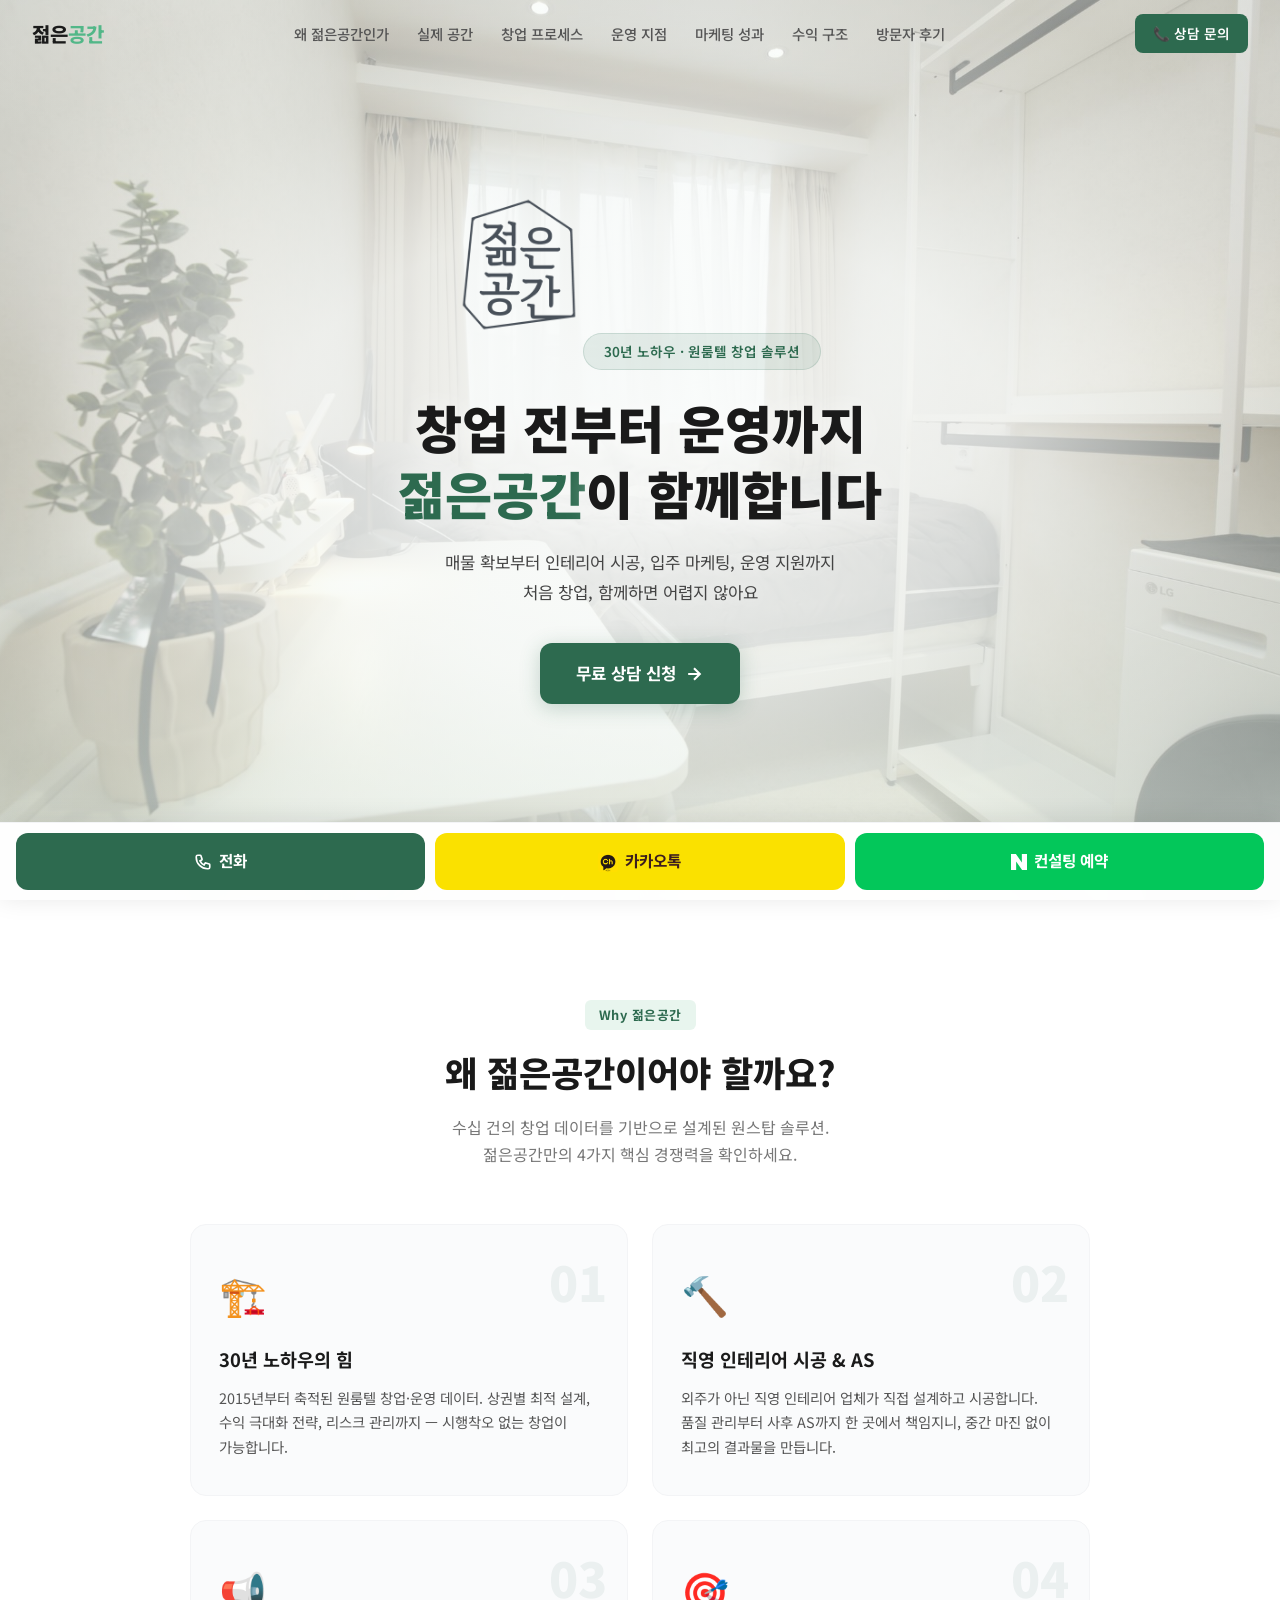
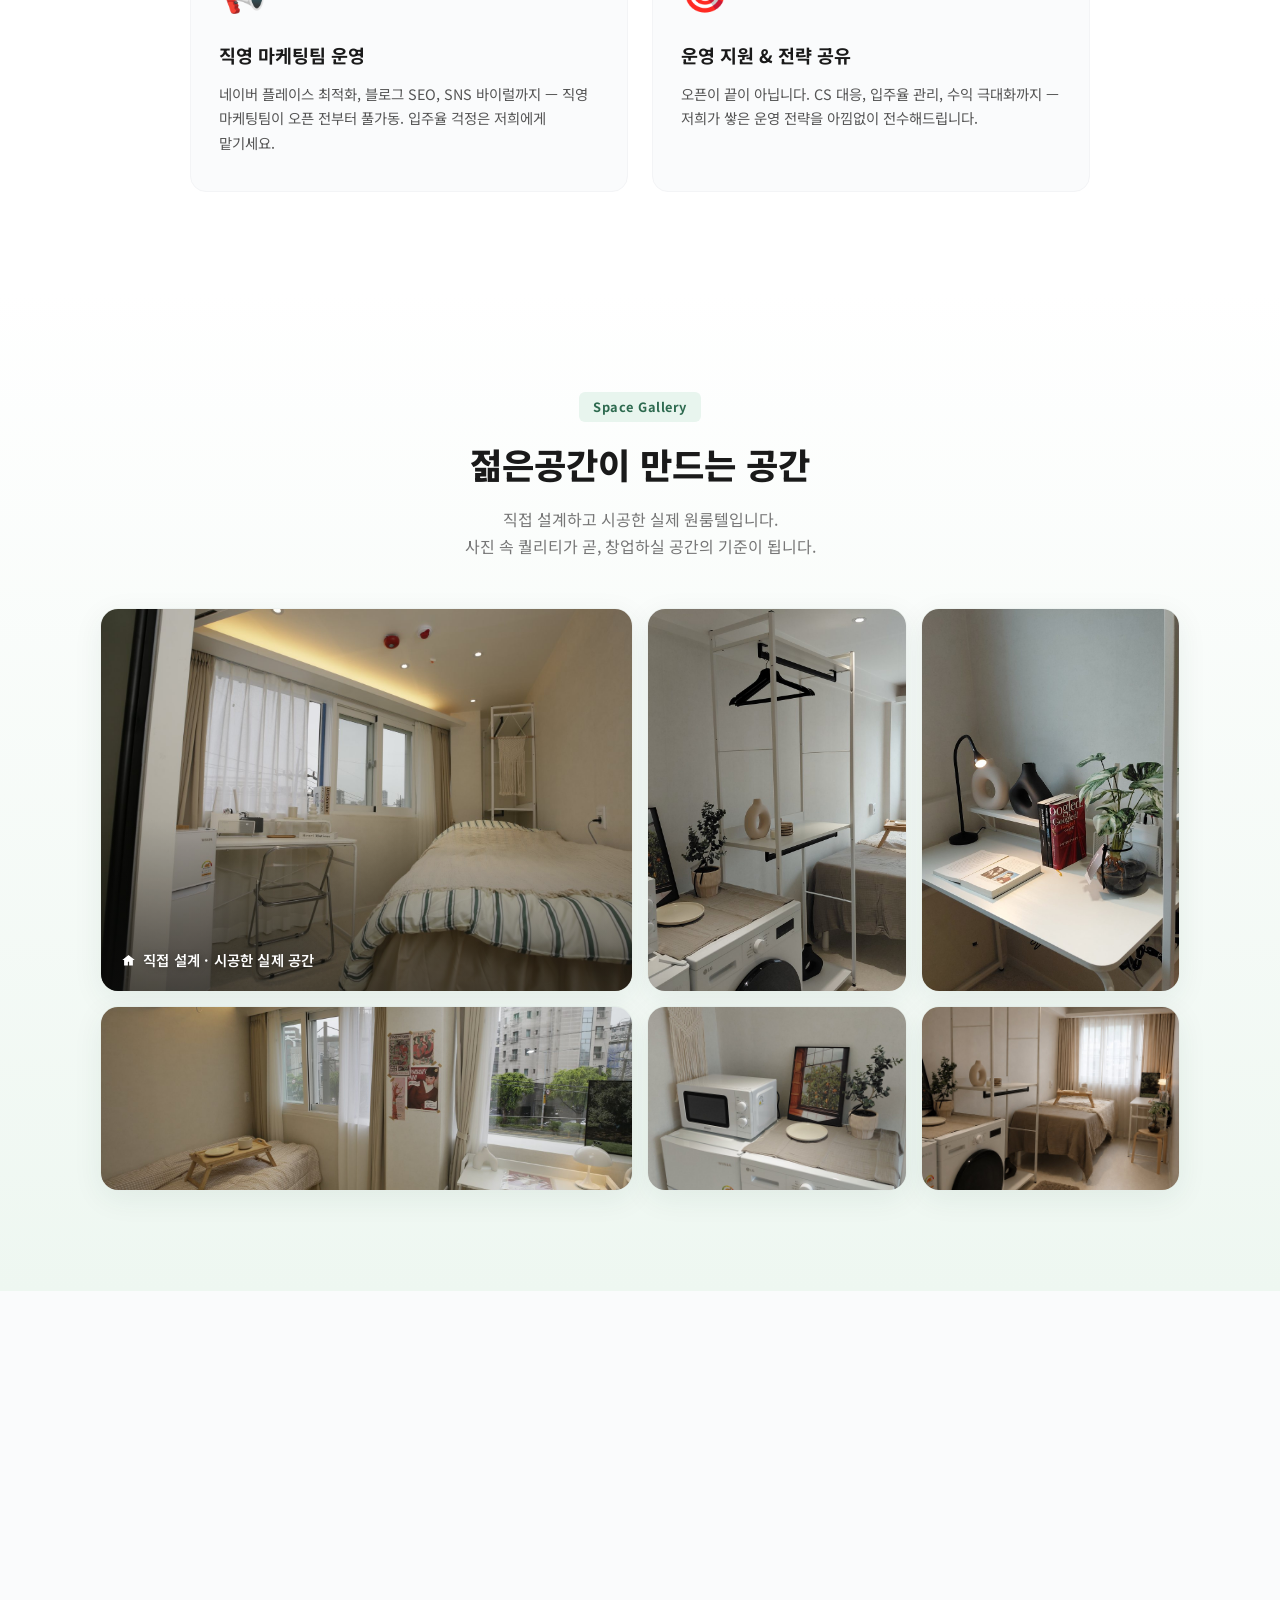
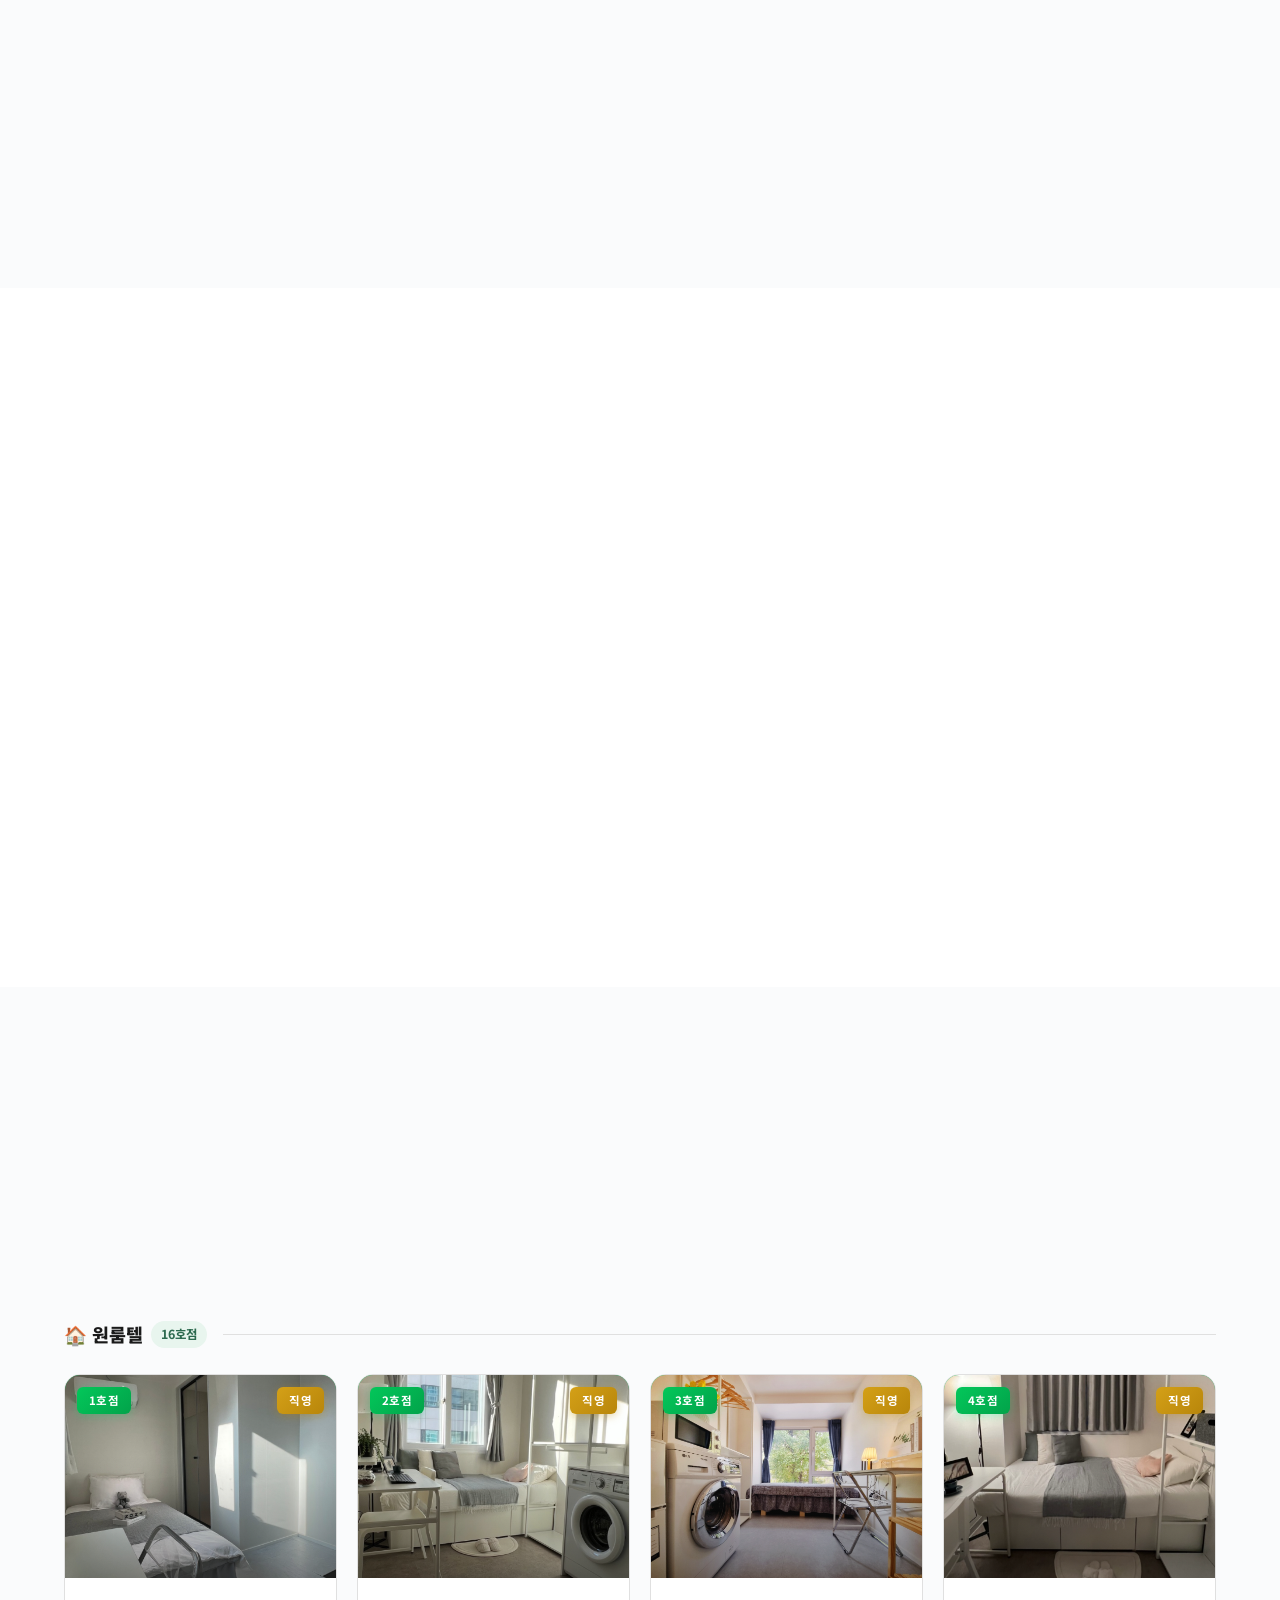
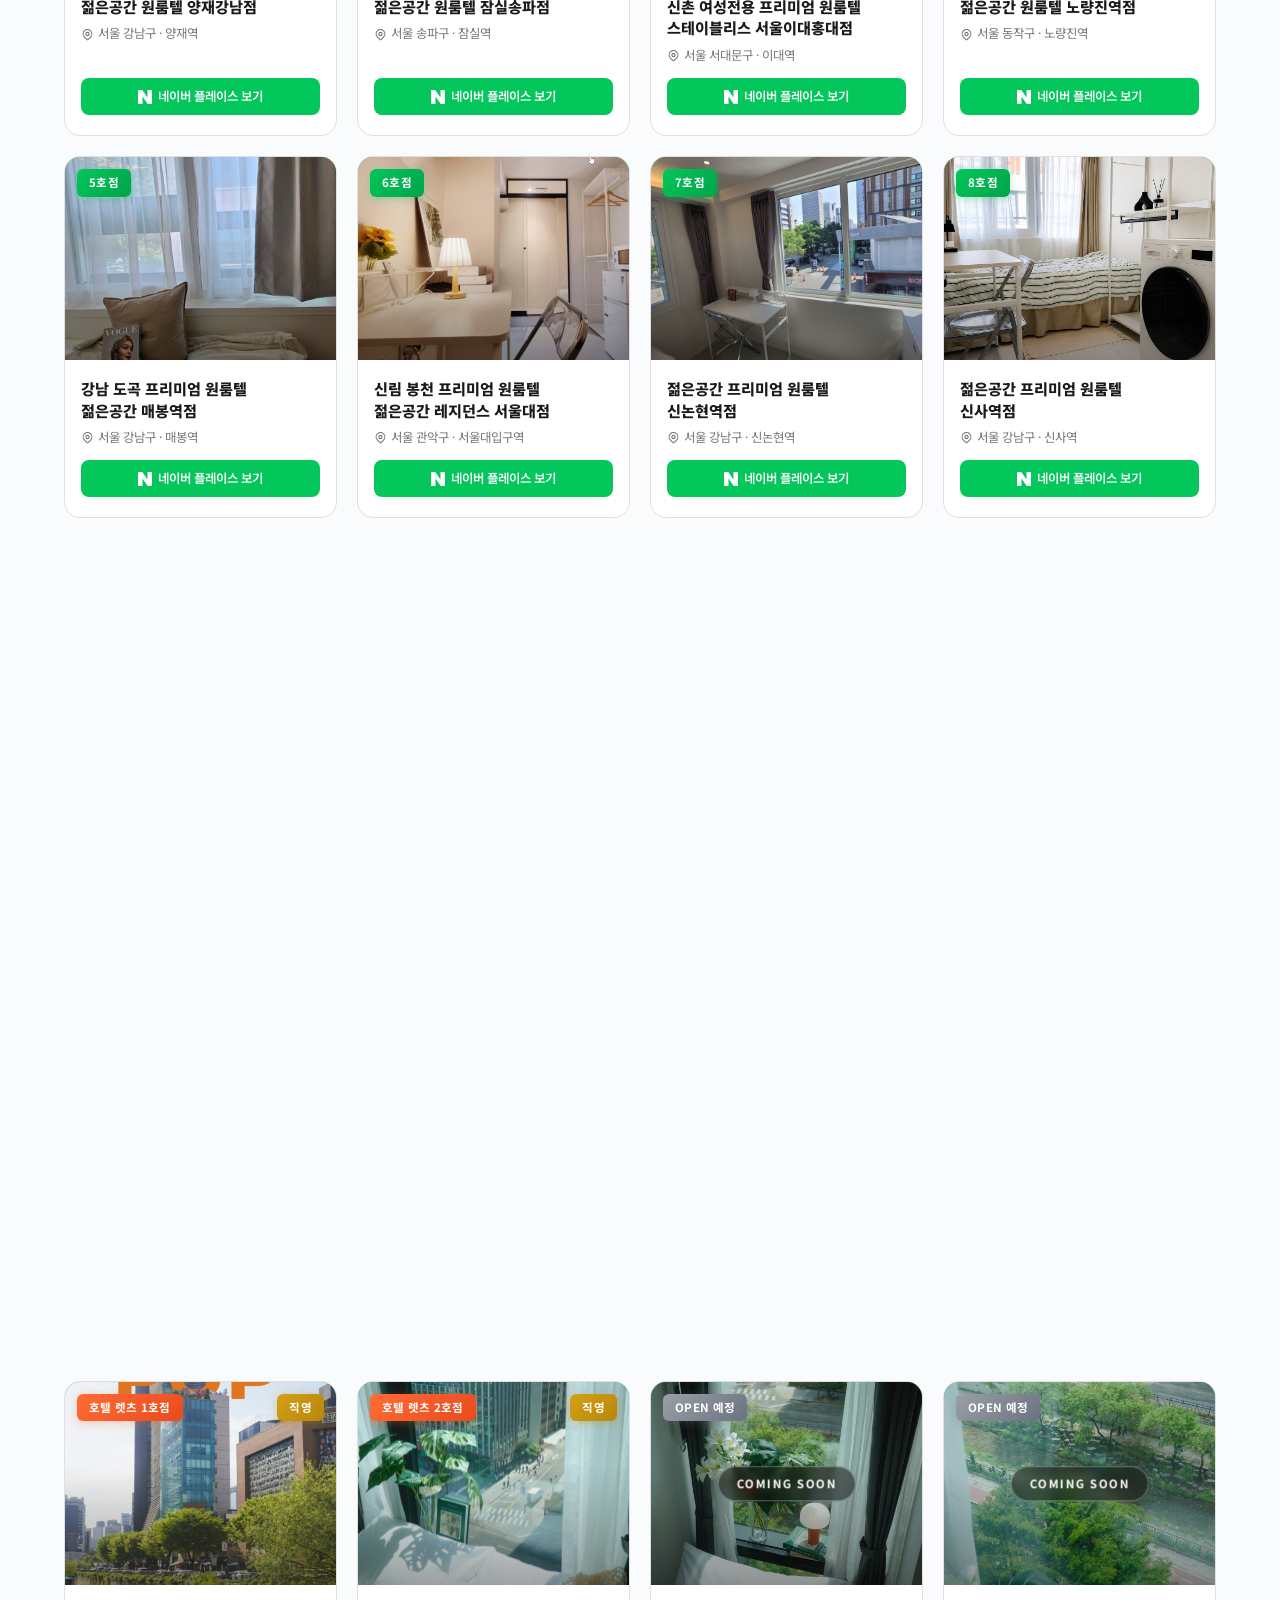
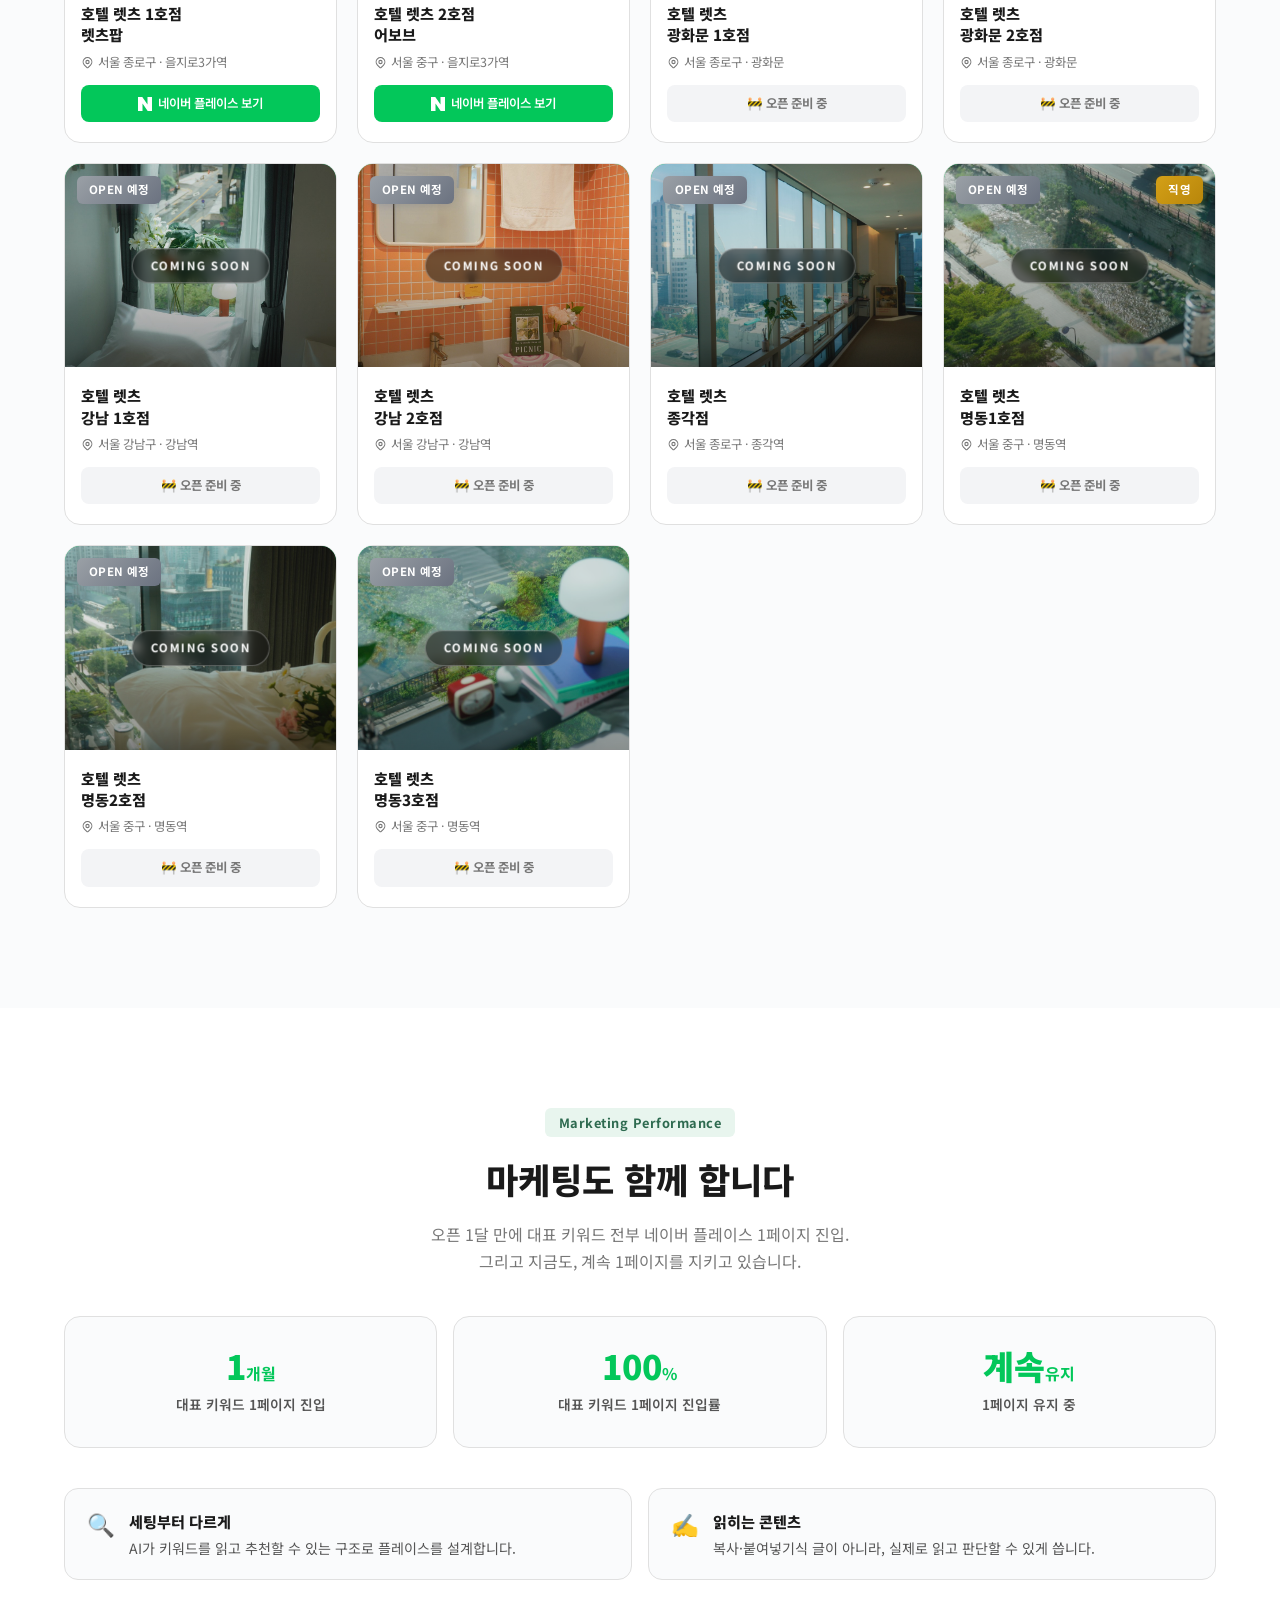
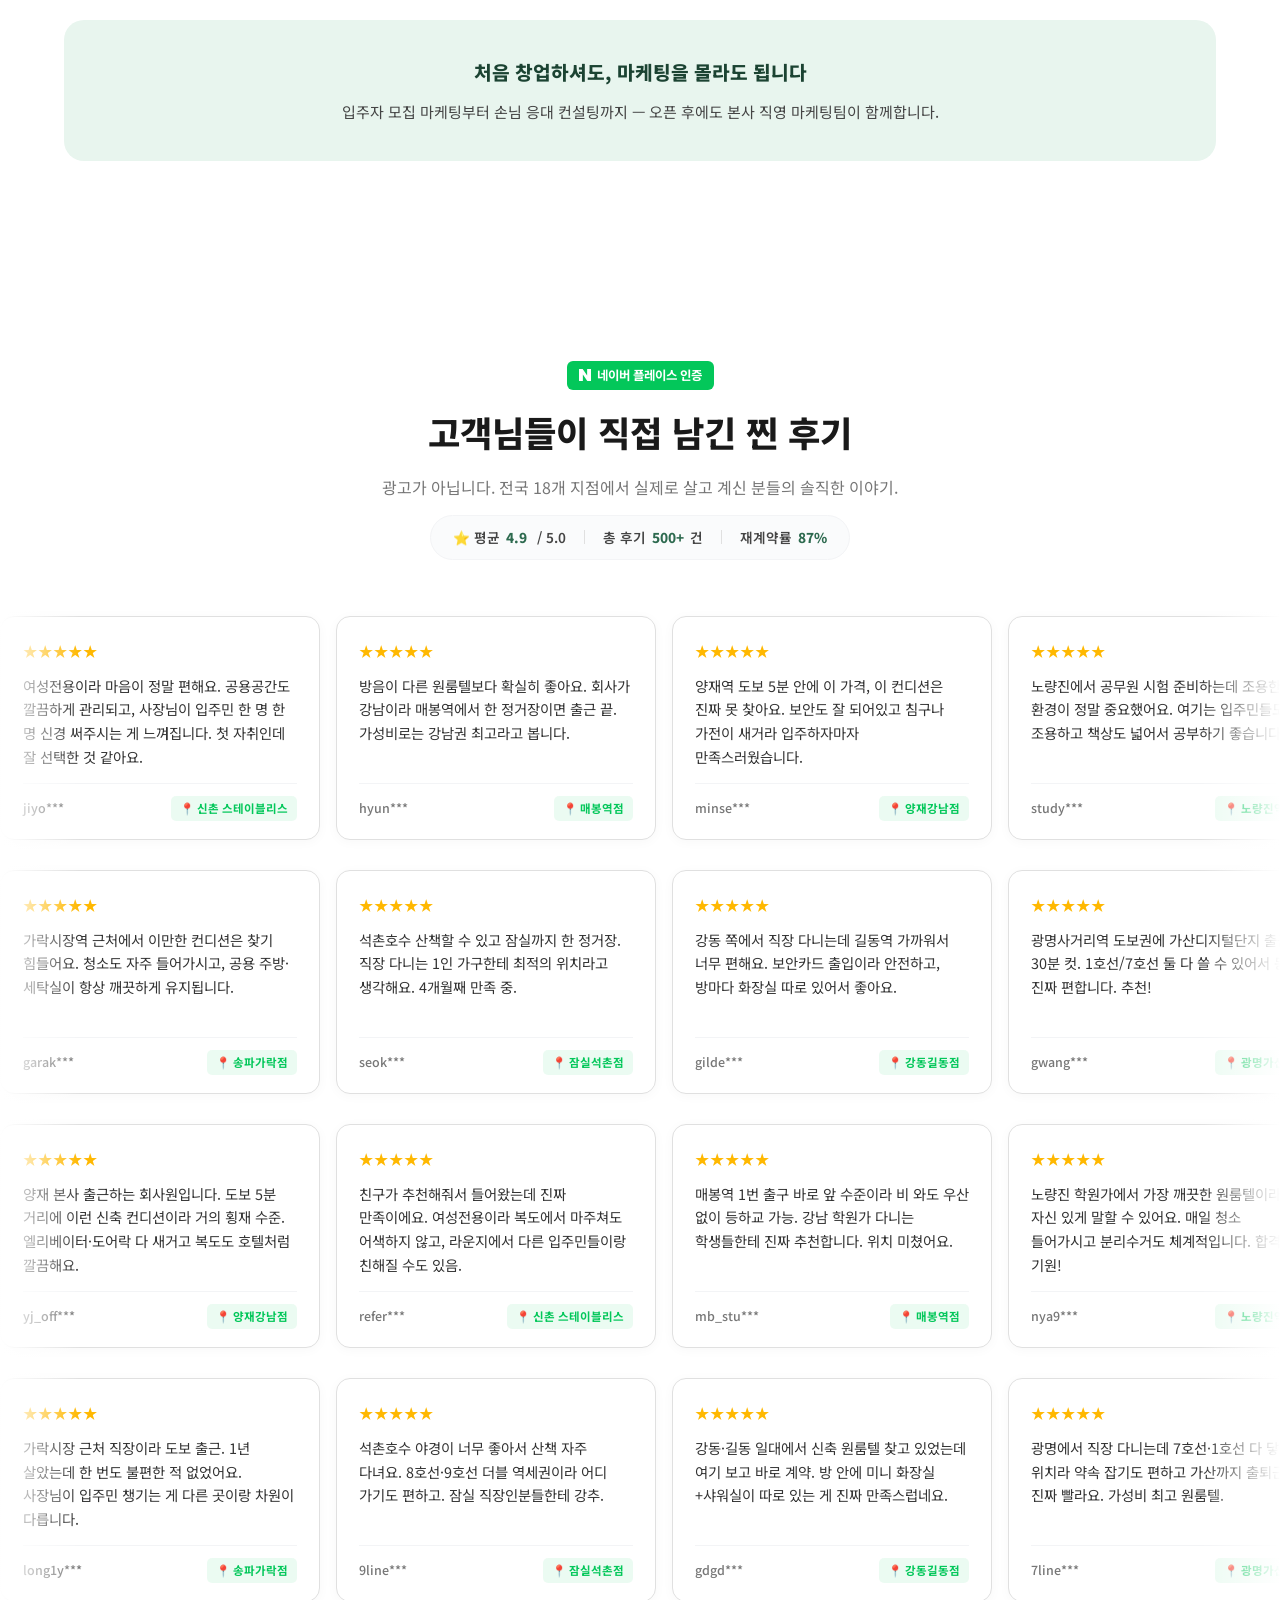
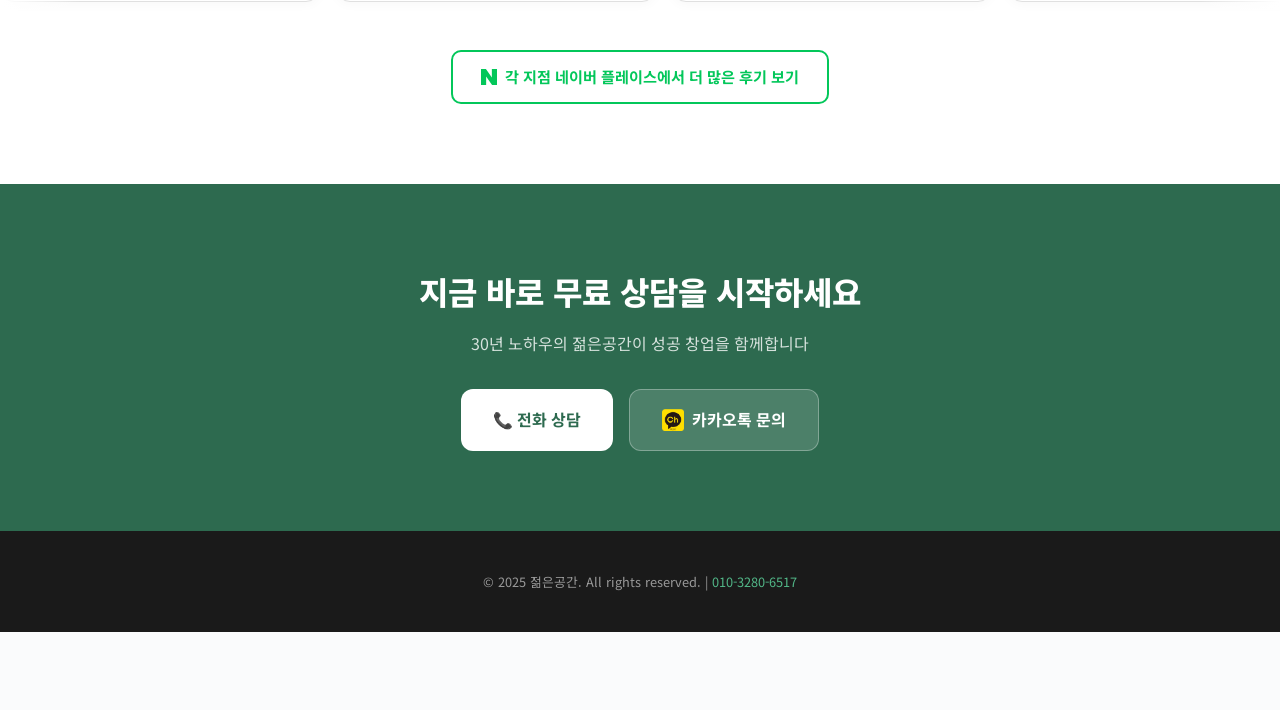
==== commit 1a727fd4: "legacy: 배경 이미지 경로 수정 Co-Authored-By: Claude Opus 5.5 <noreply@anthropic.com>" ====
--- a/legacy/index.html
+++ b/legacy/index.html
@@ -87,7 +87,7 @@
 }
 .hero::before {
   content: ''; position: absolute; inset: 0; z-index: 0;
-  background: url('images/space-hero.jpg') center/cover no-repeat;
+  background: url('../images/space-hero.jpg') center/cover no-repeat;
   transform: scale(1.04);
 }
 .hero::after {
